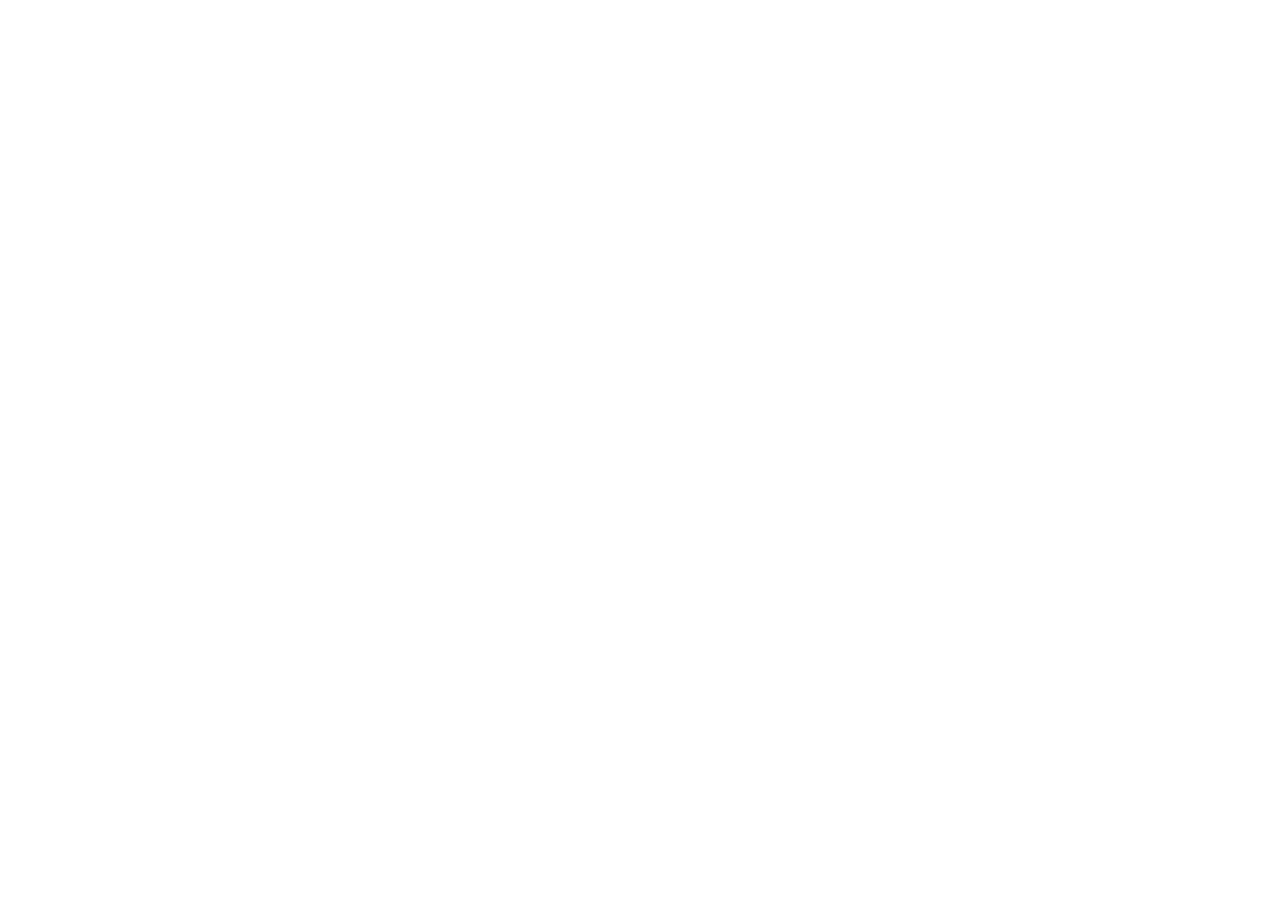
==== index.html @ bb6a04c2 "Rename 31-index.html to index.html" ====
<!doctype html>
<html lang="pt-BR">
  <head>
    <meta charset="UTF-8" />
    <link rel="icon" type="image/svg+xml" href="./favicon.svg" />
    <meta name="viewport" content="width=device-width, initial-scale=1.0" />
    <meta
      name="description"
      content="Curso de inglês para adultos com Talita Reis. Da insegurança à comunicação: comece a falar inglês com confiança."
    />
    <meta name="theme-color" content="#FAFAF8" />
    <link rel="preconnect" href="https://fonts.googleapis.com" />
    <link rel="preconnect" href="https://fonts.gstatic.com" crossorigin />
    <link
      href="https://fonts.googleapis.com/css2?family=Archivo:ital,wght@0,400..900;1,400..900&family=Instrument+Serif:ital@0;1&family=JetBrains+Mono:wght@400;500&display=swap"
      rel="stylesheet"
    />
    <title>Talita Reis · Inglês para Adultos</title>
    <script type="module" crossorigin src="./index-TszSU_eZ.js"></script>
    <link rel="stylesheet" crossorigin href="./index-ClmdlUGR.css">
  </head>
  <body>
    <div id="root"></div>
  </body>
</html>
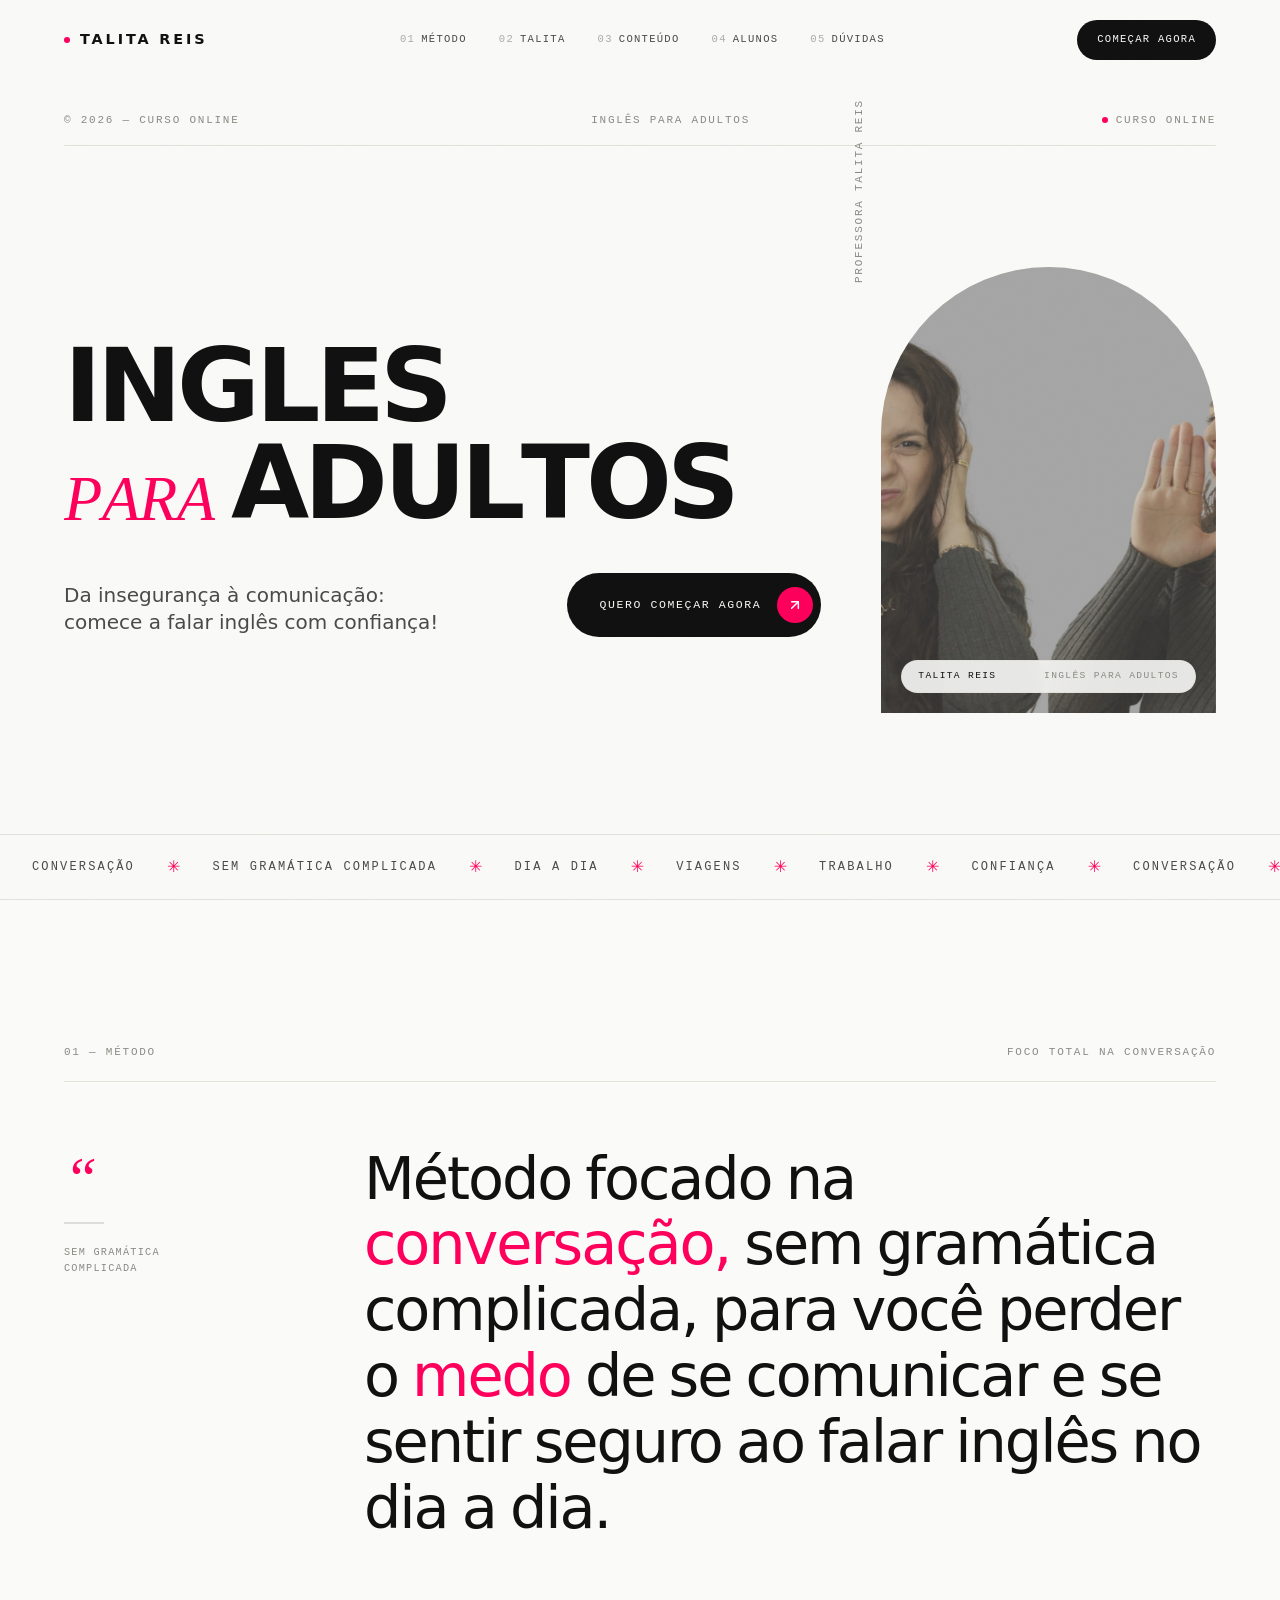
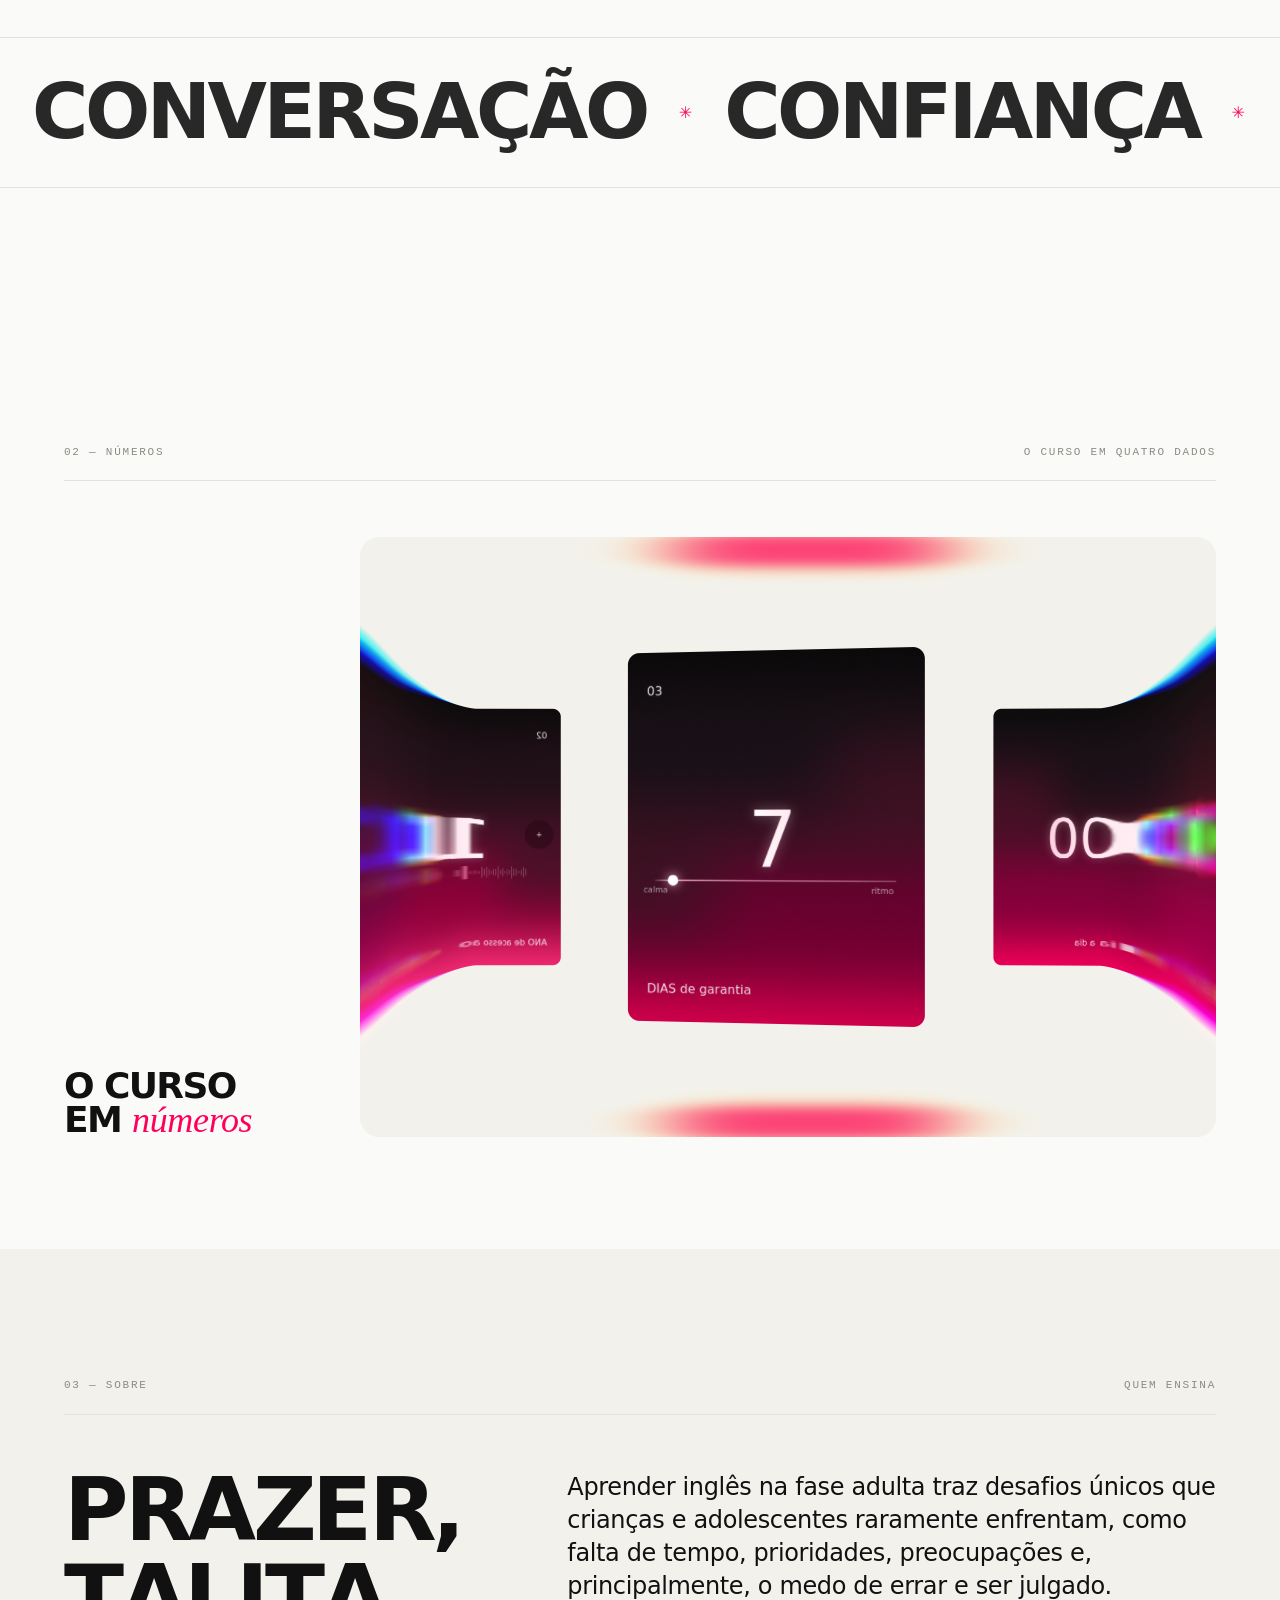
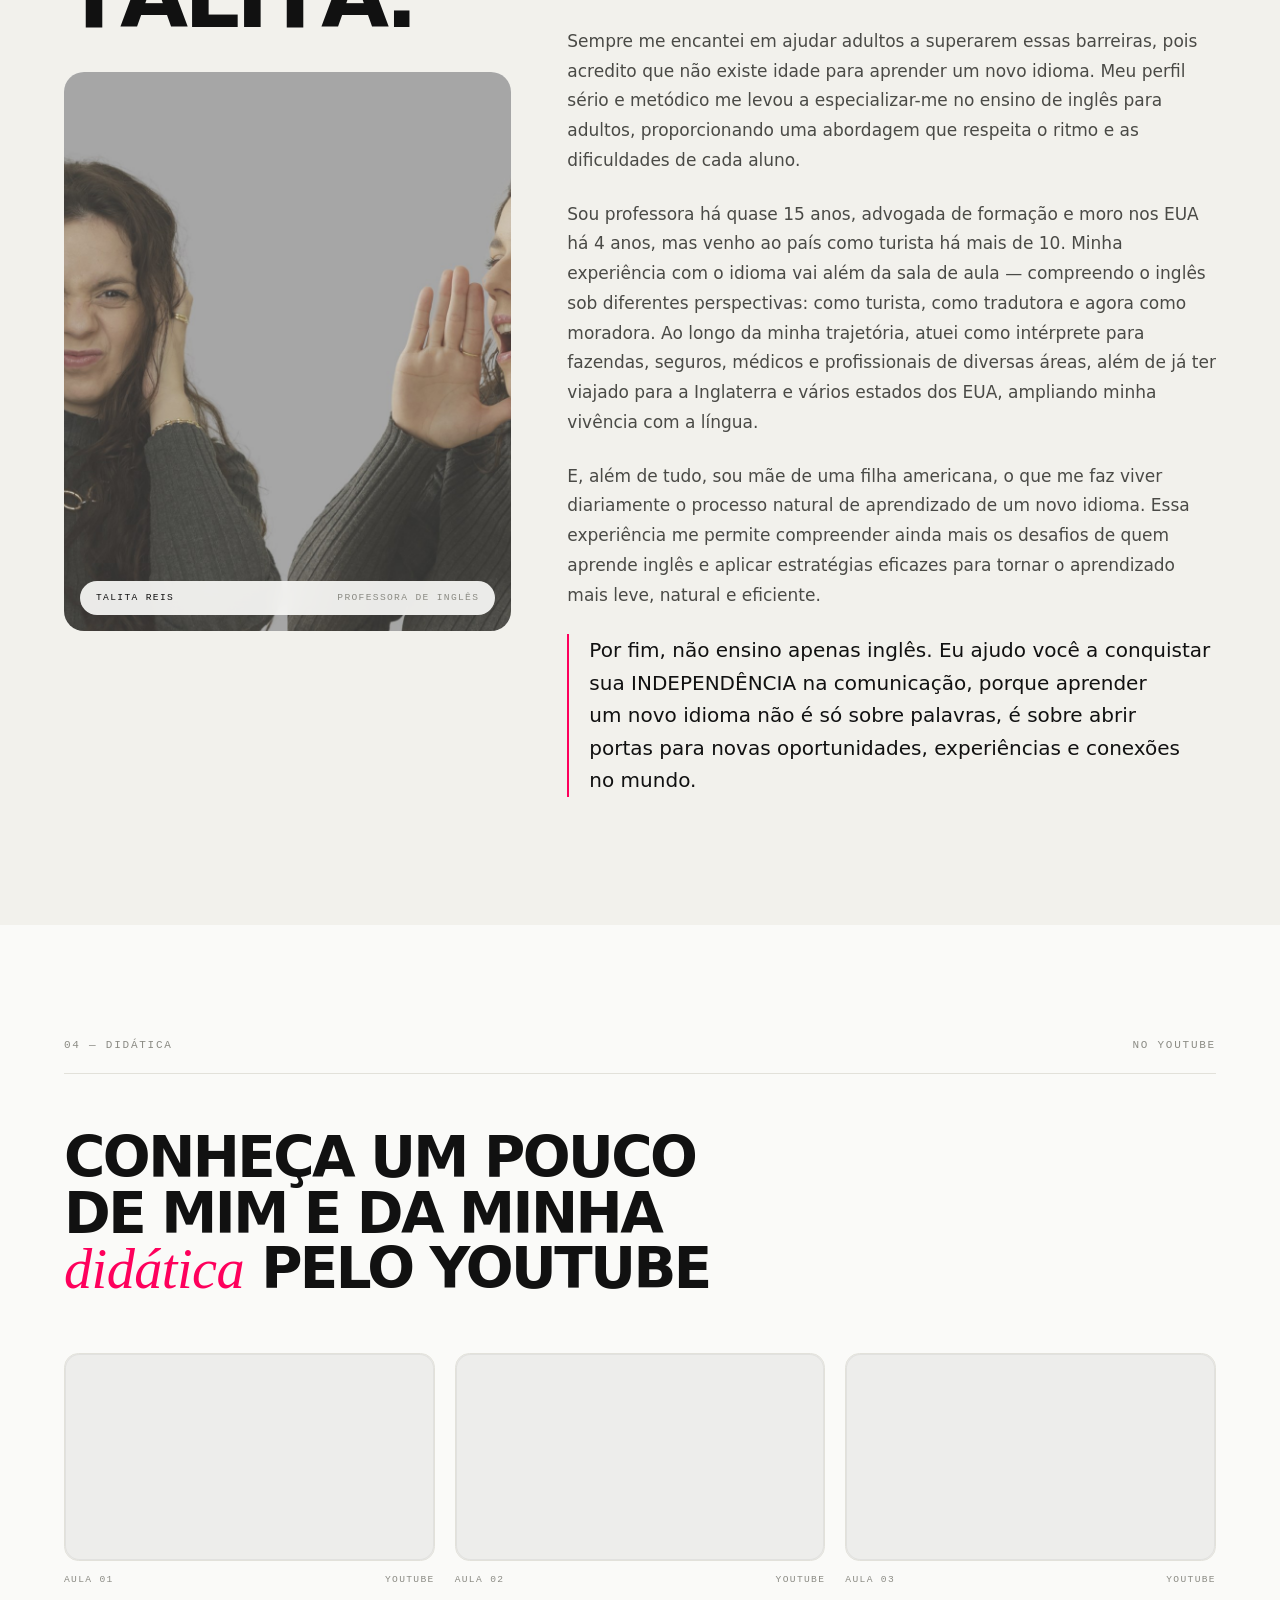
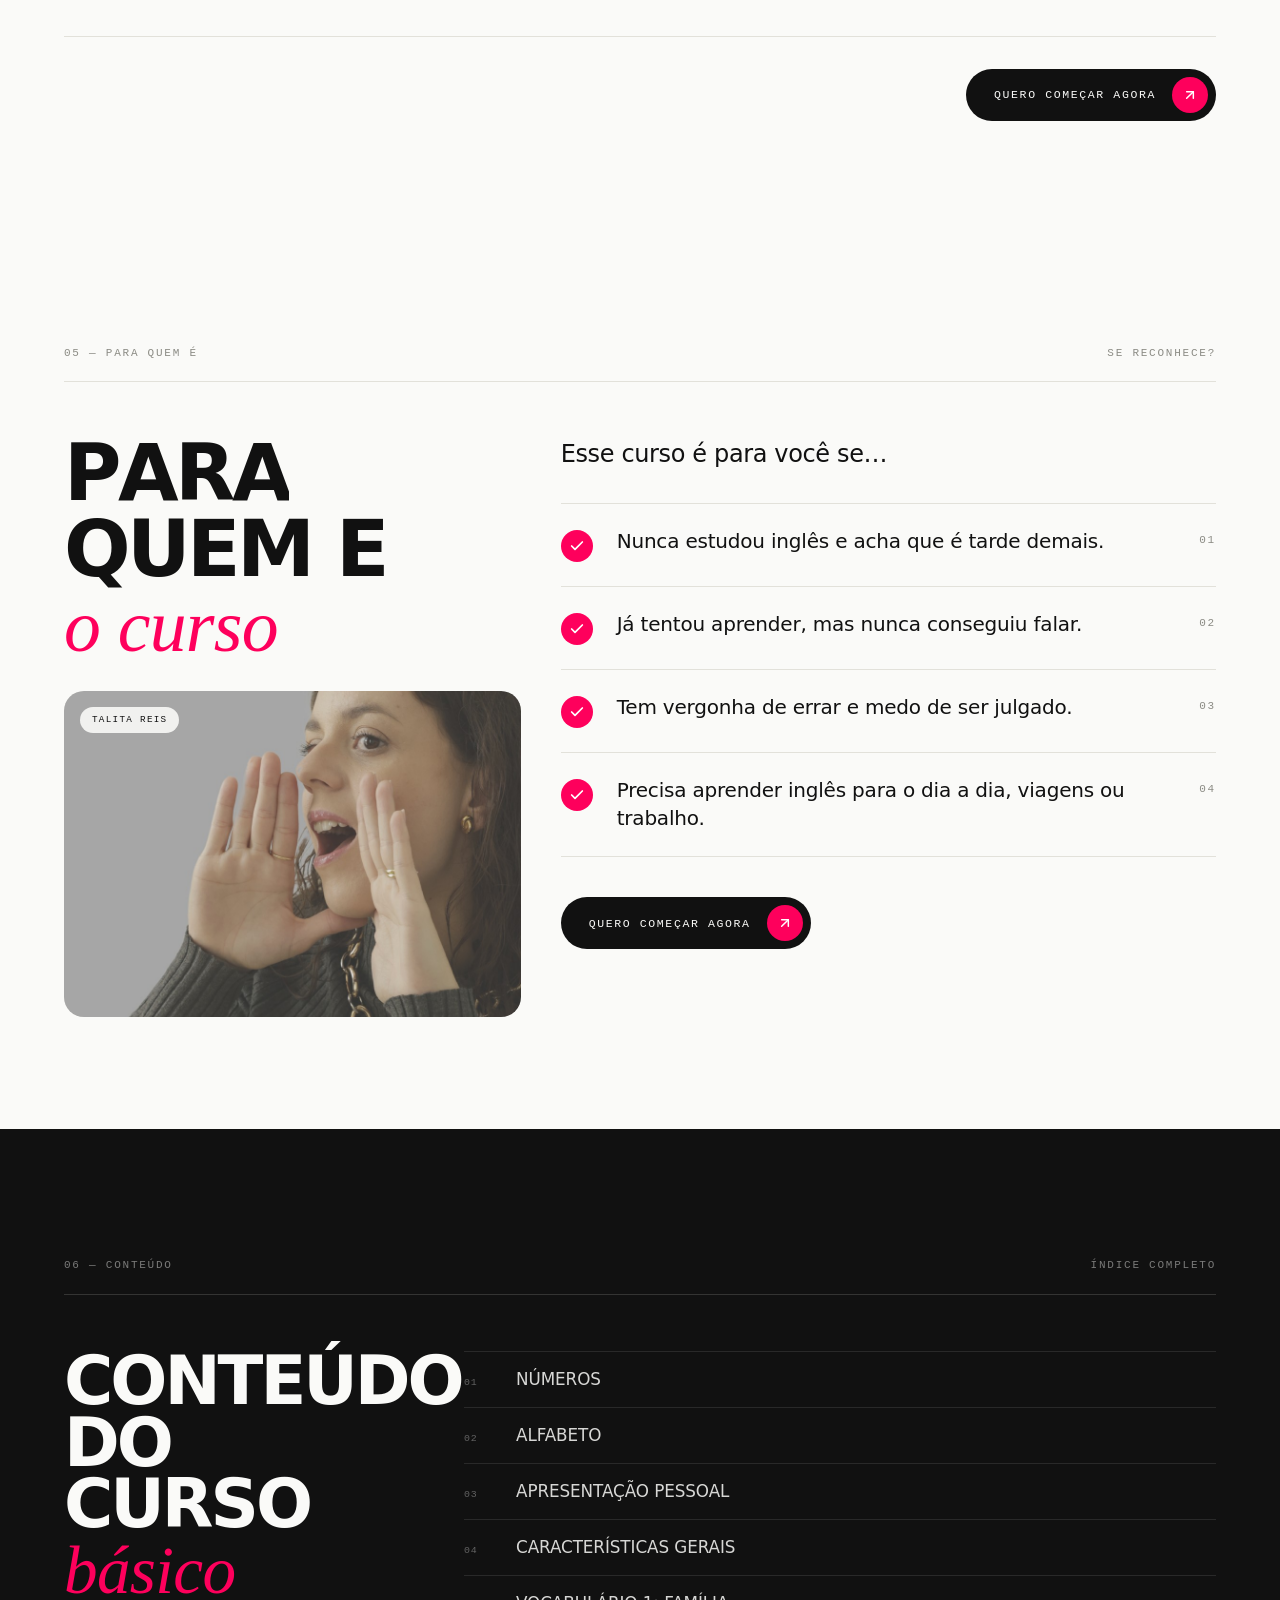
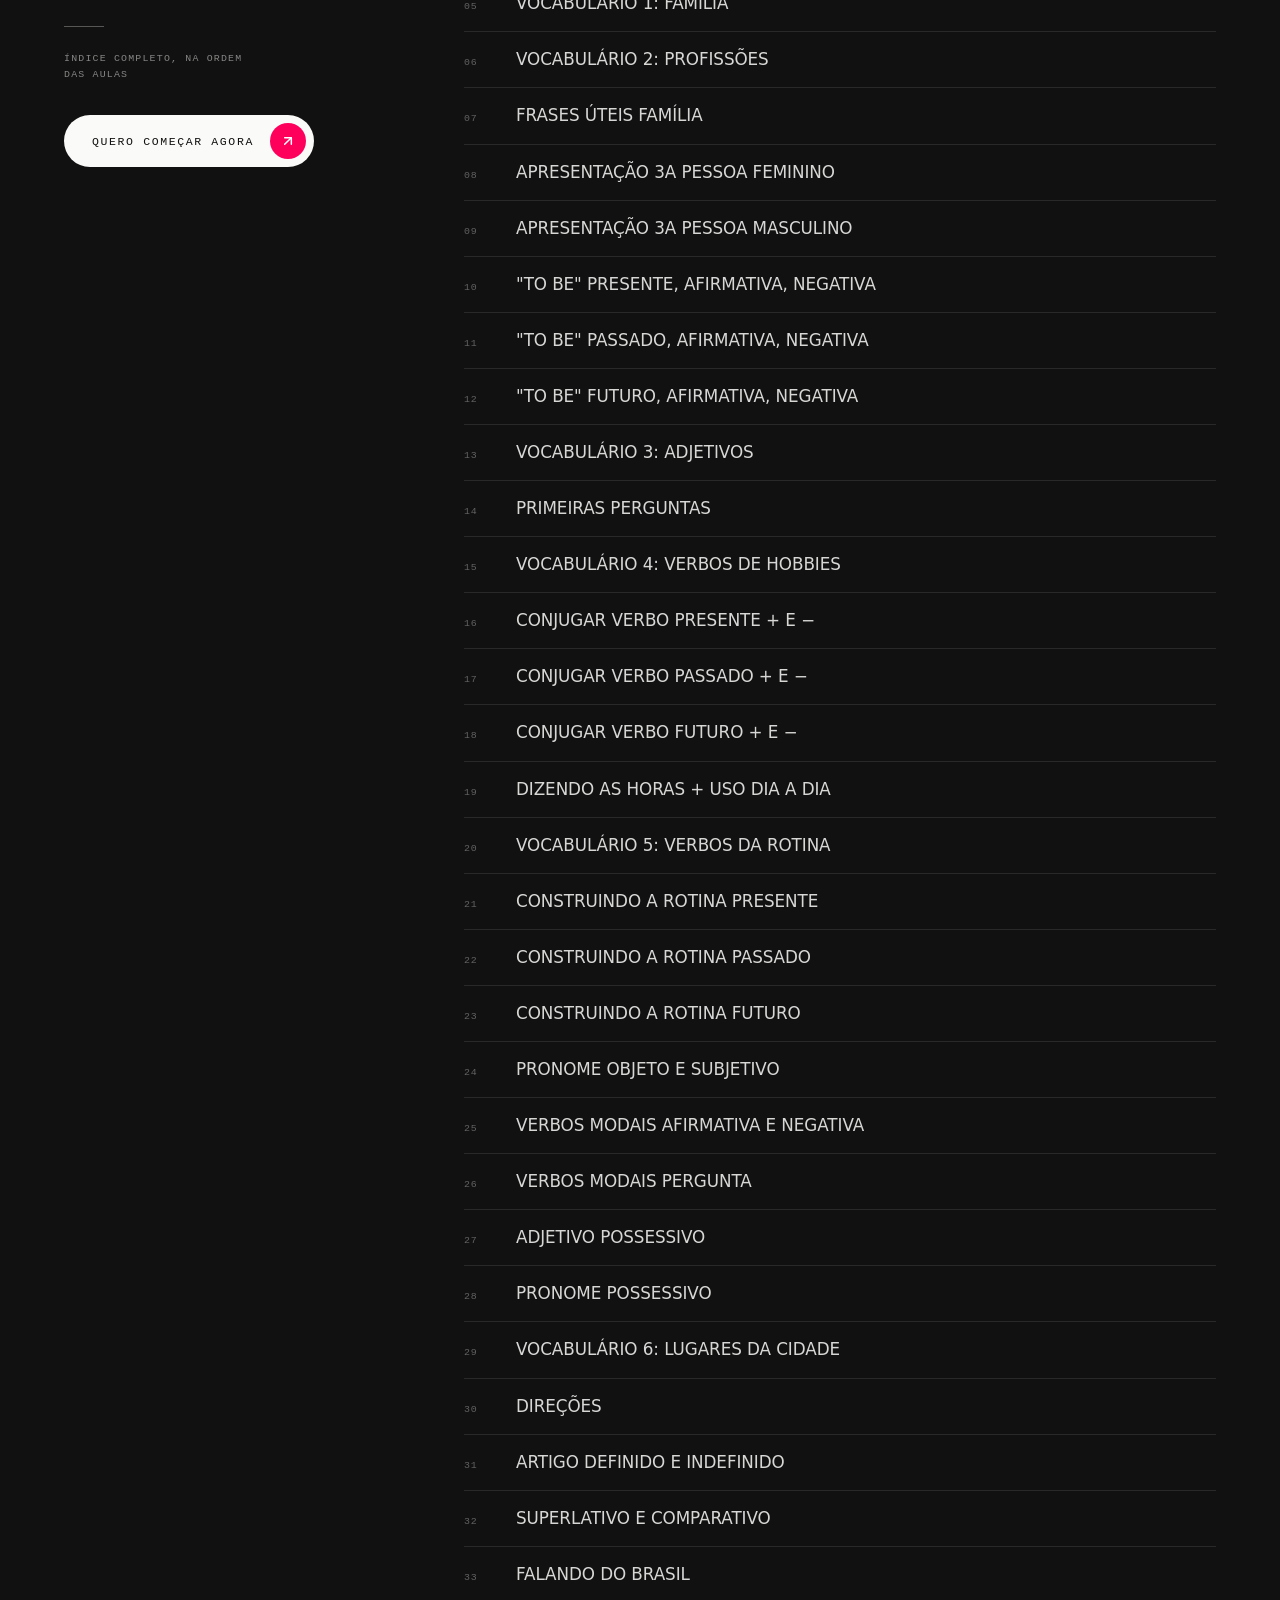
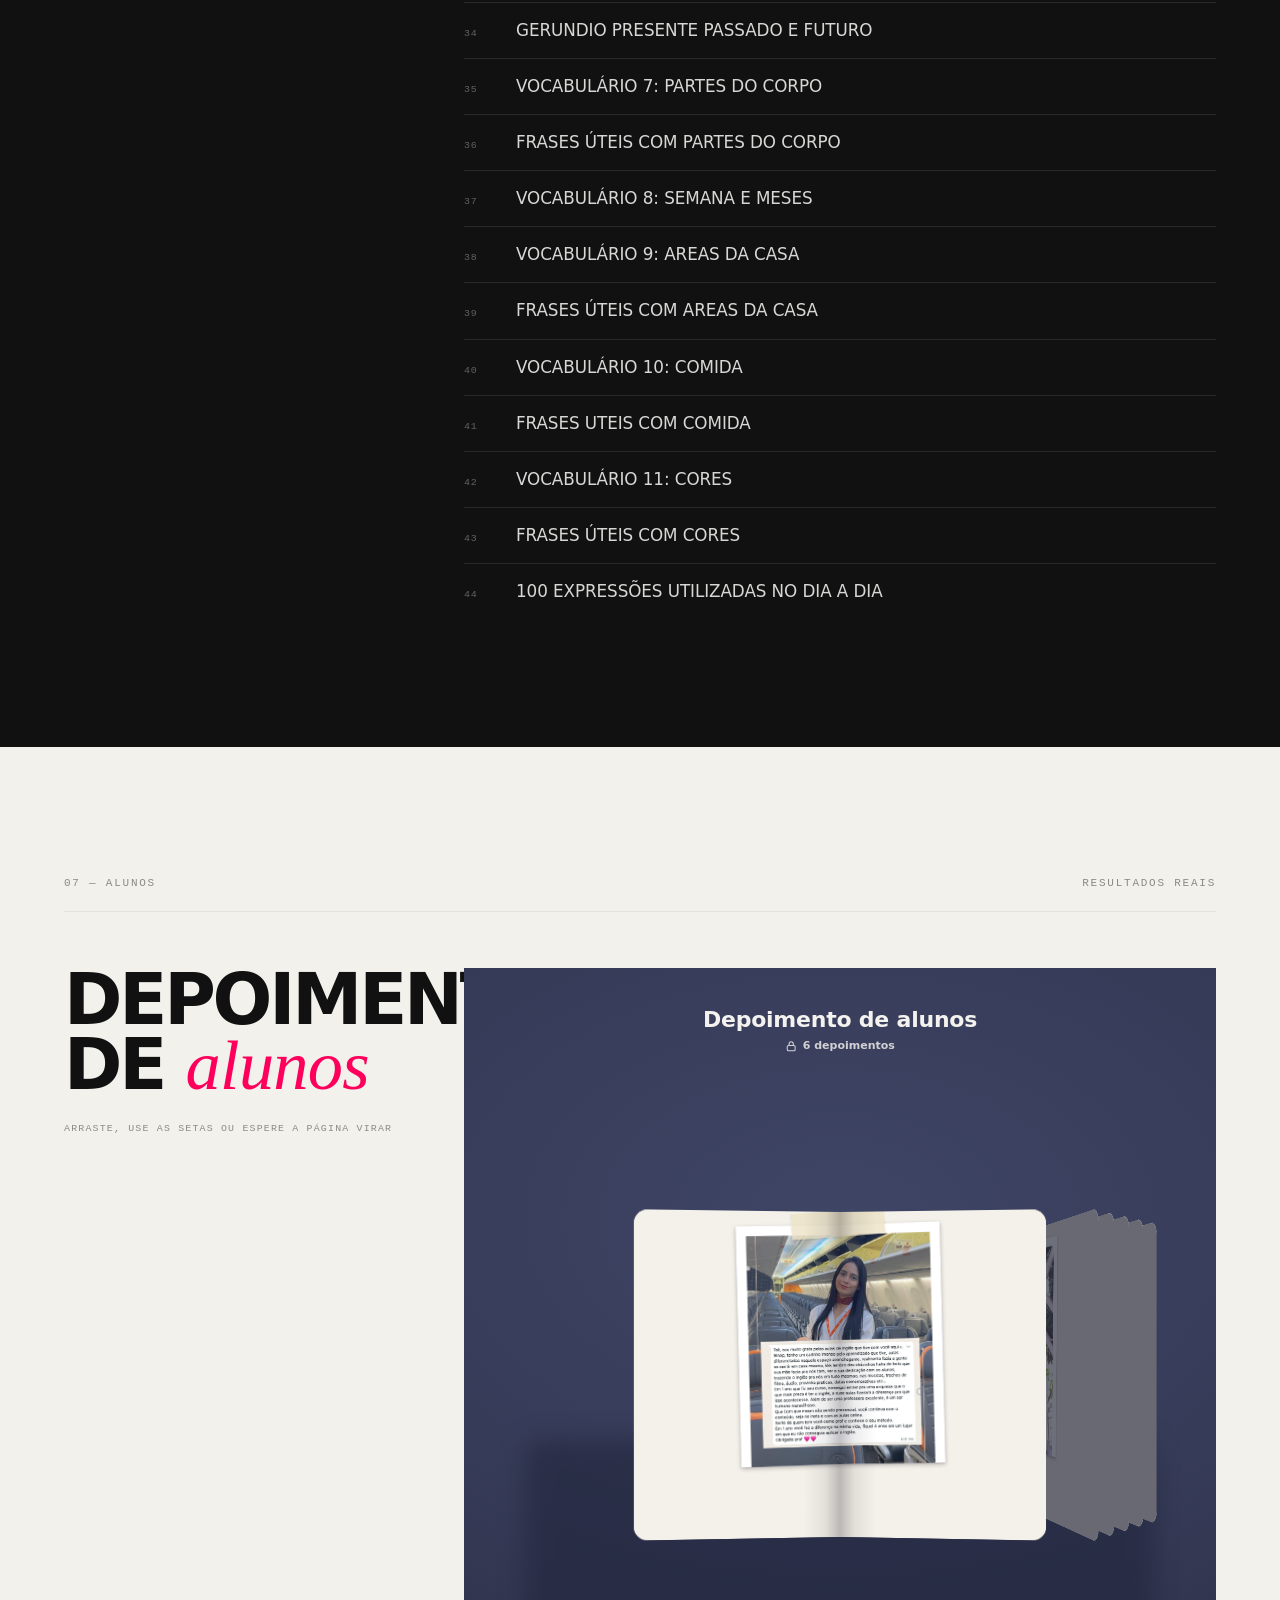
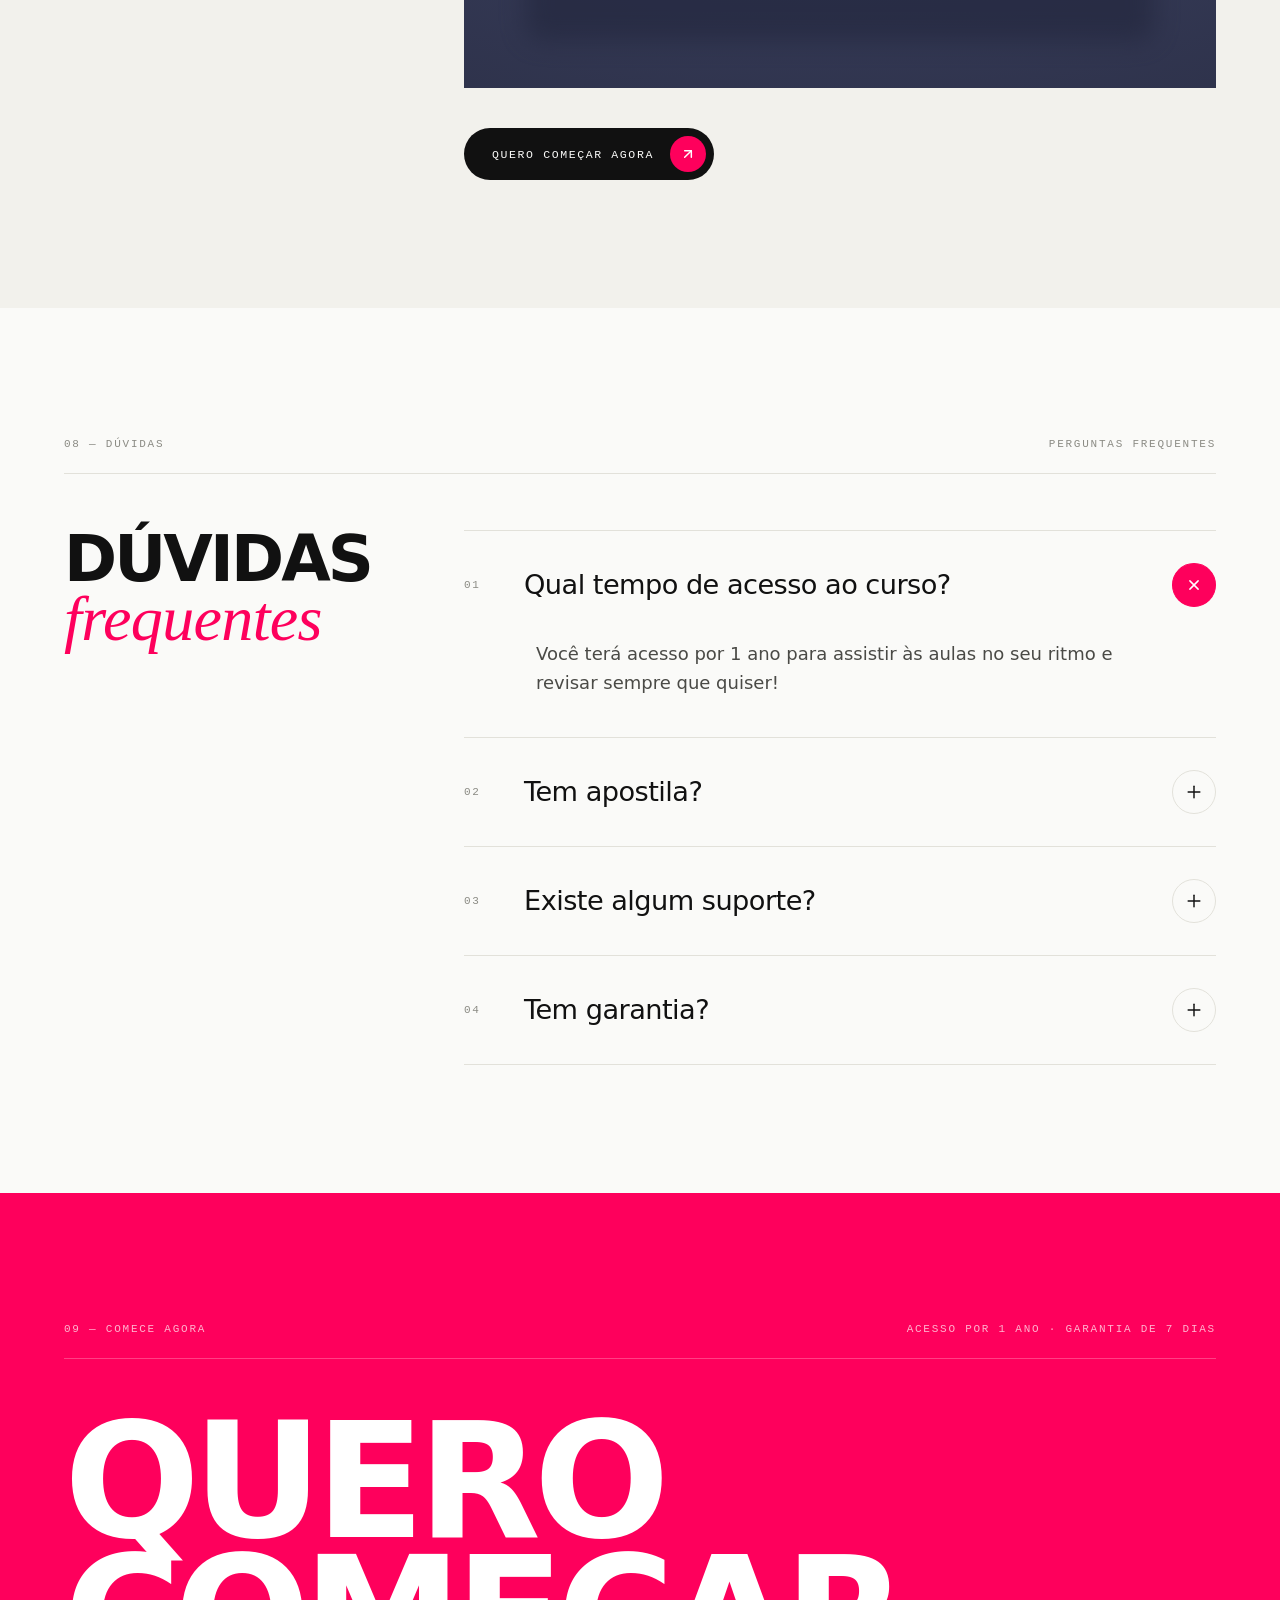
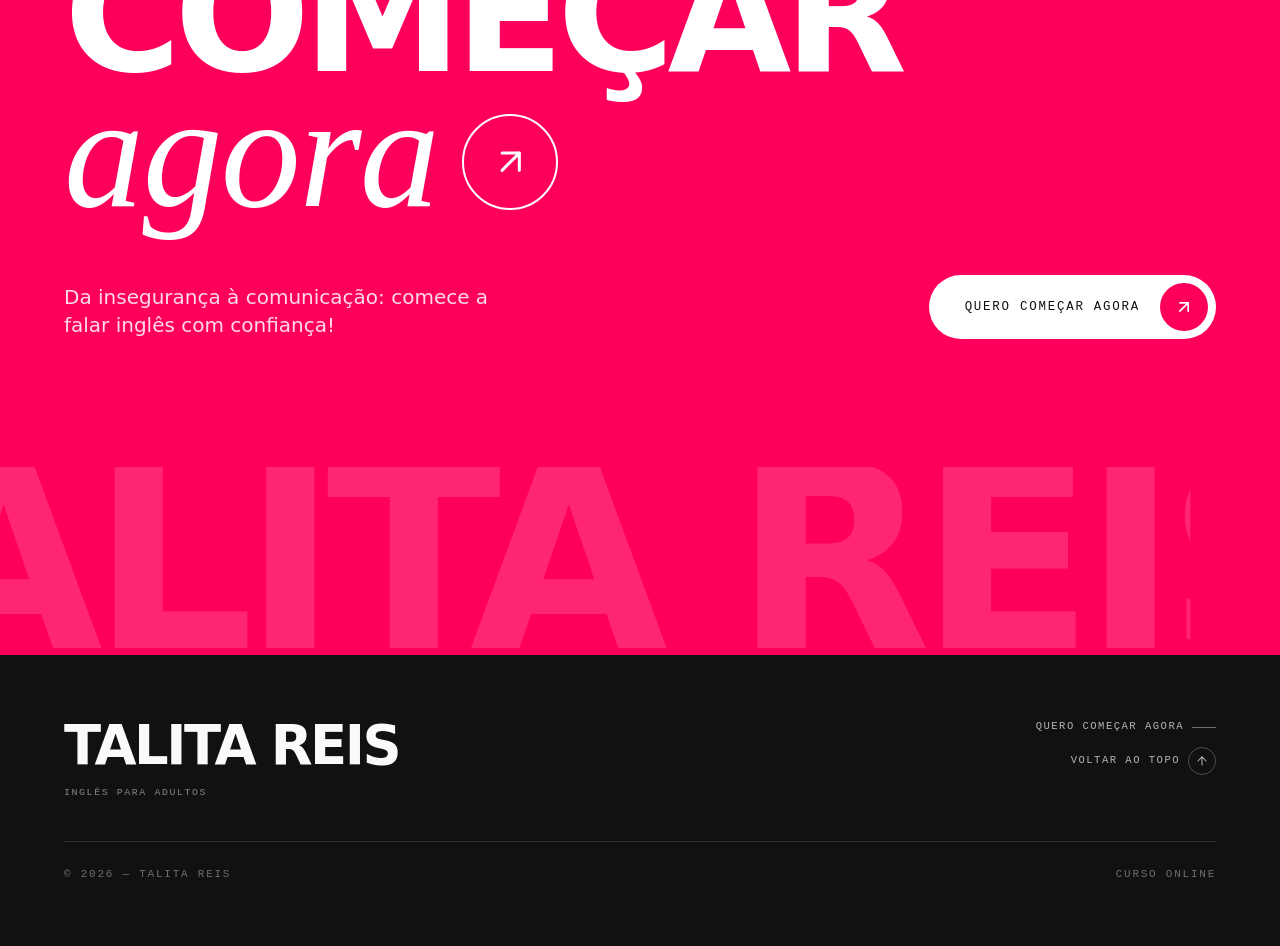
==== commit 5f8c1131: "Update index.html" ====
--- a/index.html
+++ b/index.html
@@ -16,7 +16,7 @@
       rel="stylesheet"
     />
     <title>Talita Reis · Inglês para Adultos</title>
-    <script type="module" crossorigin src="./index-TszSU_eZ.js"></script>
+    <script type="module" crossorigin src="./44-index-TszSU_eZ.js"></script>
     <link rel="stylesheet" crossorigin href="./index-ClmdlUGR.css">
   </head>
   <body>
--- a/index-ClmdlUGR.css
+++ b/index-ClmdlUGR.css
@@ -0,0 +1,2 @@
+/*! tailwindcss v4.3.5 | MIT License | https://tailwindcss.com */
+@layer properties{@supports (((-webkit-hyphens:none)) and (not (margin-trim:block))) or ((-moz-orient:inline) and (not (color:rgb(from red r g b)))){*,:before,:after,::backdrop{--tw-scale-x:1;--tw-scale-y:1;--tw-scale-z:1;--tw-rotate-x:initial;--tw-rotate-y:initial;--tw-rotate-z:initial;--tw-skew-x:initial;--tw-skew-y:initial;--tw-space-y-reverse:0;--tw-divide-y-reverse:0;--tw-border-style:solid;--tw-leading:initial;--tw-font-weight:initial;--tw-tracking:initial;--tw-ordinal:initial;--tw-slashed-zero:initial;--tw-numeric-figure:initial;--tw-numeric-spacing:initial;--tw-numeric-fraction:initial;--tw-shadow:0 0 #0000;--tw-shadow-color:initial;--tw-shadow-alpha:100%;--tw-inset-shadow:0 0 #0000;--tw-inset-shadow-color:initial;--tw-inset-shadow-alpha:100%;--tw-ring-color:initial;--tw-ring-shadow:0 0 #0000;--tw-inset-ring-color:initial;--tw-inset-ring-shadow:0 0 #0000;--tw-ring-inset:initial;--tw-ring-offset-width:0px;--tw-ring-offset-color:#fff;--tw-ring-offset-shadow:0 0 #0000;--tw-outline-style:solid;--tw-blur:initial;--tw-brightness:initial;--tw-contrast:initial;--tw-grayscale:initial;--tw-hue-rotate:initial;--tw-invert:initial;--tw-opacity:initial;--tw-saturate:initial;--tw-sepia:initial;--tw-drop-shadow:initial;--tw-drop-shadow-color:initial;--tw-drop-shadow-alpha:100%;--tw-drop-shadow-size:initial;--tw-backdrop-blur:initial;--tw-backdrop-brightness:initial;--tw-backdrop-contrast:initial;--tw-backdrop-grayscale:initial;--tw-backdrop-hue-rotate:initial;--tw-backdrop-invert:initial;--tw-backdrop-opacity:initial;--tw-backdrop-saturate:initial;--tw-backdrop-sepia:initial;--tw-duration:initial;--tw-ease:initial;--tw-translate-x:0;--tw-translate-y:0;--tw-translate-z:0}}}@layer theme{:root,:host{--font-sans:-apple-system, BlinkMacSystemFont, "Segoe UI", Roboto, "Helvetica Neue", "Noto Sans", Arial, sans-serif, "Apple Color Emoji", "Segoe UI Emoji", "Segoe UI Symbol", "Noto Color Emoji";--font-serif:"Instrument Serif", ui-serif, Georgia, serif;--font-mono:"JetBrains Mono", ui-monospace, monospace;--color-white:#fff;--spacing:.25rem;--container-sm:24rem;--container-md:28rem;--container-3xl:48rem;--text-xs:.75rem;--text-xs--line-height:calc(1 / .75);--text-base:1rem;--text-base--line-height:calc(1.5 / 1);--text-lg:1.125rem;--text-lg--line-height:calc(1.75 / 1.125);--text-xl:1.25rem;--text-xl--line-height:calc(1.75 / 1.25);--text-2xl:1.5rem;--text-2xl--line-height:calc(2 / 1.5);--text-3xl:1.875rem;--text-3xl--line-height:calc(2.25 / 1.875);--text-4xl:2.25rem;--text-4xl--line-height:calc(2.5 / 2.25);--text-6xl:3.75rem;--text-6xl--line-height:1;--font-weight-normal:400;--font-weight-medium:500;--font-weight-extrabold:800;--tracking-widest:.1em;--leading-snug:1.375;--leading-relaxed:1.625;--ease-in-out:cubic-bezier(.4, 0, .2, 1);--blur-sm:8px;--blur-md:12px;--aspect-video:16 / 9;--default-transition-duration:.15s;--default-transition-timing-function:cubic-bezier(.4, 0, .2, 1);--default-font-family:var(--font-sans);--default-mono-font-family:var(--font-mono);--color-paper:#fafaf8;--color-paper-2:#f2f1ec;--color-ink:#111;--color-ink-soft:#4a4a46;--color-ink-mute:#8b8b84;--color-line:#e2e1da;--color-magenta:#fe005c;--font-display:"Archivo", ui-sans-serif, system-ui, sans-serif}}@layer base{*,:after,:before,::backdrop{box-sizing:border-box;border:0 solid;margin:0;padding:0}::file-selector-button{box-sizing:border-box;border:0 solid;margin:0;padding:0}html,:host{-webkit-text-size-adjust:100%;tab-size:4;line-height:1.5;font-family:var(--default-font-family,-apple-system, BlinkMacSystemFont, "Segoe UI", Roboto, "Helvetica Neue", "Noto Sans", Arial, sans-serif, "Apple Color Emoji", "Segoe UI Emoji", "Segoe UI Symbol", "Noto Color Emoji");font-feature-settings:var(--default-font-feature-settings,normal);font-variation-settings:var(--default-font-variation-settings,normal);-webkit-tap-highlight-color:transparent}hr{height:0;color:inherit;border-top-width:1px}abbr:where([title]){-webkit-text-decoration:underline dotted;text-decoration:underline dotted}h1,h2,h3,h4,h5,h6{font-size:inherit;font-weight:inherit}a{color:inherit;-webkit-text-decoration:inherit;-webkit-text-decoration:inherit;-webkit-text-decoration:inherit;-webkit-text-decoration:inherit;text-decoration:inherit}b,strong{font-weight:bolder}code,kbd,samp,pre{font-family:var(--default-mono-font-family,ui-monospace, SFMono-Regular, Menlo, Monaco, Consolas, "Liberation Mono", "Courier New", monospace);font-feature-settings:var(--default-mono-font-feature-settings,normal);font-variation-settings:var(--default-mono-font-variation-settings,normal);font-size:1em}small{font-size:80%}sub,sup{vertical-align:baseline;font-size:75%;line-height:0;position:relative}sub{bottom:-.25em}sup{top:-.5em}table{text-indent:0;border-color:inherit;border-collapse:collapse}:-moz-focusring:where(:not(iframe)){outline:auto}progress{vertical-align:baseline}summary{display:list-item}ol,ul,menu{list-style:none}img,svg,video,canvas,audio,iframe,embed,object{vertical-align:middle;display:block}img,video{max-width:100%;height:auto}button,input,select,optgroup,textarea{font:inherit;font-feature-settings:inherit;font-variation-settings:inherit;letter-spacing:inherit;color:inherit;opacity:1;background-color:#0000;border-radius:0}::file-selector-button{font:inherit;font-feature-settings:inherit;font-variation-settings:inherit;letter-spacing:inherit;color:inherit;opacity:1;background-color:#0000;border-radius:0}:where(select:is([multiple],[size])) optgroup{font-weight:bolder}:where(select:is([multiple],[size])) optgroup option{padding-inline-start:20px}::file-selector-button{margin-inline-end:4px}::placeholder{opacity:1}@supports (not ((-webkit-appearance:-apple-pay-button))) or (contain-intrinsic-size:1px){::placeholder{color:currentColor}@supports (color:color-mix(in lab, red, red)){::placeholder{color:color-mix(in oklab, currentcolor 50%, transparent)}}}textarea{resize:vertical}::-webkit-search-decoration{-webkit-appearance:none}::-webkit-date-and-time-value{min-height:1lh;text-align:inherit}::-webkit-datetime-edit{display:inline-flex}::-webkit-datetime-edit-fields-wrapper{padding:0}::-webkit-datetime-edit{padding-block:0}::-webkit-datetime-edit-year-field{padding-block:0}::-webkit-datetime-edit-month-field{padding-block:0}::-webkit-datetime-edit-day-field{padding-block:0}::-webkit-datetime-edit-hour-field{padding-block:0}::-webkit-datetime-edit-minute-field{padding-block:0}::-webkit-datetime-edit-second-field{padding-block:0}::-webkit-datetime-edit-millisecond-field{padding-block:0}::-webkit-datetime-edit-meridiem-field{padding-block:0}::-webkit-calendar-picker-indicator{line-height:1}:-moz-ui-invalid{box-shadow:none}button,input:where([type=button],[type=reset],[type=submit]){appearance:button}::file-selector-button{appearance:button}::-webkit-inner-spin-button{height:auto}::-webkit-outer-spin-button{height:auto}[hidden]:where(:not([hidden=until-found])){display:none!important}html{-webkit-text-size-adjust:100%;scroll-behavior:smooth}body{background-color:var(--color-paper);color:var(--color-ink);font-family:var(--font-display);font-synthesis-weight:none;-webkit-font-smoothing:antialiased;text-rendering:optimizelegibility;overflow-x:hidden}::selection{background:var(--color-magenta);color:#fff}:focus-visible{outline:2px solid var(--color-magenta);outline-offset:3px}h1,h2,h3,h4{text-wrap:balance}p{text-wrap:pretty}}@layer components{.shell{width:100%;max-width:96rem;margin-inline:auto;padding-inline:1.25rem}@media (width>=768px){.shell{padding-inline:2.5rem}}@media (width>=1280px){.shell{padding-inline:4rem}}.eyebrow{font-family:var(--font-mono);letter-spacing:.16em;text-transform:uppercase;color:var(--color-ink-mute);font-size:.6875rem}.hairline{border-top:1px solid var(--color-line)}.display{font-family:var(--font-display);letter-spacing:-.045em;text-transform:uppercase;font-weight:900;line-height:.9}.serif-accent{font-family:var(--font-serif);letter-spacing:-.01em;text-transform:none;font-style:italic;font-weight:400}.grain:after{content:"";z-index:60;pointer-events:none;opacity:.035;mix-blend-mode:multiply;background-image:url("data:image/svg+xml,%3Csvg xmlns='http://www.w3.org/2000/svg' width='140' height='140'%3E%3Cfilter id='n'%3E%3CfeTurbulence type='fractalNoise' baseFrequency='0.85' numOctaves='3' stitchTiles='stitch'/%3E%3C/filter%3E%3Crect width='140' height='140' filter='url(%23n)'/%3E%3C/svg%3E");position:fixed;inset:0}.marquee-track{width:max-content;animation:34s linear infinite marquee;display:flex}.marquee-track[data-reverse=true]{animation-direction:reverse}.marquee:hover .marquee-track{animation-play-state:paused}}@layer utilities{.pointer-events-none{pointer-events:none}.\!visible{visibility:visible!important}.visible{visibility:visible}.sr-only{clip-path:inset(50%);white-space:nowrap;border-width:0;width:1px;height:1px;margin:-1px;padding:0;position:absolute;overflow:hidden}.absolute{position:absolute}.fixed{position:fixed}.relative{position:relative}.sticky{position:sticky}.inset-0{inset:0}.inset-x-0{inset-inline:0}.inset-x-3\.5{inset-inline:calc(var(--spacing) * 3.5)}.top-0{top:0}.top-4{top:calc(var(--spacing) * 4)}.top-28{top:calc(var(--spacing) * 28)}.right-3{right:calc(var(--spacing) * 3)}.right-4{right:calc(var(--spacing) * 4)}.bottom-1{bottom:var(--spacing)}.bottom-3{bottom:calc(var(--spacing) * 3)}.bottom-4{bottom:calc(var(--spacing) * 4)}.-left-2{left:calc(var(--spacing) * -2)}.left-3{left:calc(var(--spacing) * 3)}.left-4{left:calc(var(--spacing) * 4)}.z-0{z-index:0}.z-10{z-index:10}.z-50{z-index:50}.z-60{z-index:60}.z-70{z-index:70}.container{width:100%}@media (width>=40rem){.container{max-width:40rem}}@media (width>=48rem){.container{max-width:48rem}}@media (width>=64rem){.container{max-width:64rem}}@media (width>=80rem){.container{max-width:80rem}}@media (width>=96rem){.container{max-width:96rem}}.mt-0{margin-top:0}.mt-0\.5{margin-top:calc(var(--spacing) * .5)}.mt-1{margin-top:var(--spacing)}.mt-3{margin-top:calc(var(--spacing) * 3)}.mt-5{margin-top:calc(var(--spacing) * 5)}.mt-6{margin-top:calc(var(--spacing) * 6)}.mt-8{margin-top:calc(var(--spacing) * 8)}.mt-9{margin-top:calc(var(--spacing) * 9)}.mt-10{margin-top:calc(var(--spacing) * 10)}.mt-12{margin-top:calc(var(--spacing) * 12)}.mt-16{margin-top:calc(var(--spacing) * 16)}.mt-auto{margin-top:auto}.mr-1\.5{margin-right:calc(var(--spacing) * 1.5)}.mr-\[0\.24em\]{margin-right:.24em}.ml-3{margin-left:calc(var(--spacing) * 3)}.block{display:block}.flex{display:flex}.grid{display:grid}.hidden{display:none}.inline-block{display:inline-block}.inline-flex{display:inline-flex}.aspect-\[4\/5\]{aspect-ratio:4/5}.aspect-\[7\/5\]{aspect-ratio:7/5}.aspect-video{aspect-ratio:var(--aspect-video)}.size-1\.5{width:calc(var(--spacing) * 1.5);height:calc(var(--spacing) * 1.5)}.size-3\.5{width:calc(var(--spacing) * 3.5);height:calc(var(--spacing) * 3.5)}.size-4{width:calc(var(--spacing) * 4);height:calc(var(--spacing) * 4)}.size-4\.5{width:calc(var(--spacing) * 4.5);height:calc(var(--spacing) * 4.5)}.size-5{width:calc(var(--spacing) * 5);height:calc(var(--spacing) * 5)}.size-7{width:calc(var(--spacing) * 7);height:calc(var(--spacing) * 7)}.size-8{width:calc(var(--spacing) * 8);height:calc(var(--spacing) * 8)}.size-9{width:calc(var(--spacing) * 9);height:calc(var(--spacing) * 9)}.size-10{width:calc(var(--spacing) * 10);height:calc(var(--spacing) * 10)}.size-11{width:calc(var(--spacing) * 11);height:calc(var(--spacing) * 11)}.size-\[45\%\]{width:45%;height:45%}.size-\[clamp\(3rem\,9vw\,6rem\)\]{width:clamp(3rem,9vw,6rem);height:clamp(3rem,9vw,6rem)}.\!h-full{height:100%!important}.h-10{height:calc(var(--spacing) * 10)}.h-12{height:calc(var(--spacing) * 12)}.h-14{height:calc(var(--spacing) * 14)}.h-16{height:calc(var(--spacing) * 16)}.h-\[2px\]{height:2px}.h-\[430px\]{height:430px}.h-\[clamp\(520px\,78vw\,720px\)\]{height:clamp(520px,78vw,720px)}.h-full{height:100%}.h-px{height:1px}.max-h-\[62svh\]{max-height:62svh}.min-h-\[100svh\]{min-height:100svh}.min-h-screen{min-height:100vh}.w-0{width:0}.w-6{width:calc(var(--spacing) * 6)}.w-7{width:calc(var(--spacing) * 7)}.w-10{width:calc(var(--spacing) * 10)}.w-full{width:100%}.max-w-3xl{max-width:var(--container-3xl)}.max-w-\[10rem\]{max-width:10rem}.max-w-\[13rem\]{max-width:13rem}.max-w-md{max-width:var(--container-md)}.max-w-sm{max-width:var(--container-sm)}.min-w-0{min-width:0}.flex-1{flex:1}.shrink{flex-shrink:1}.shrink-0{flex-shrink:0}.grow{flex-grow:1}.basis-0{flex-basis:0}.origin-left{transform-origin:0}.origin-top-left{transform-origin:0 0}.scale-x-0{--tw-scale-x:0%;scale:var(--tw-scale-x) var(--tw-scale-y)}.-rotate-90{rotate:-90deg}.transform{transform:var(--tw-rotate-x, ) var(--tw-rotate-y, ) var(--tw-rotate-z, ) var(--tw-skew-x, ) var(--tw-skew-y, )}.resize{resize:both}.flex-col{flex-direction:column}.flex-wrap{flex-wrap:wrap}.place-items-center{place-items:center}.items-baseline{align-items:baseline}.items-center{align-items:center}.items-end{align-items:flex-end}.items-start{align-items:flex-start}.justify-between{justify-content:space-between}.justify-center{justify-content:center}.justify-start{justify-content:flex-start}.gap-1{gap:var(--spacing)}.gap-2{gap:calc(var(--spacing) * 2)}.gap-2\.5{gap:calc(var(--spacing) * 2.5)}.gap-3{gap:calc(var(--spacing) * 3)}.gap-4{gap:calc(var(--spacing) * 4)}.gap-5{gap:calc(var(--spacing) * 5)}.gap-6{gap:calc(var(--spacing) * 6)}.gap-7{gap:calc(var(--spacing) * 7)}.gap-8{gap:calc(var(--spacing) * 8)}.gap-10{gap:calc(var(--spacing) * 10)}.gap-12{gap:calc(var(--spacing) * 12)}:where(.space-y-5>:not(:last-child)){--tw-space-y-reverse:0;margin-block-start:calc(calc(var(--spacing) * 5) * var(--tw-space-y-reverse));margin-block-end:calc(calc(var(--spacing) * 5) * calc(1 - var(--tw-space-y-reverse)))}.gap-x-2\.5{column-gap:calc(var(--spacing) * 2.5)}:where(.divide-y>:not(:last-child)){--tw-divide-y-reverse:0;border-bottom-style:var(--tw-border-style);border-top-style:var(--tw-border-style);border-top-width:calc(1px * var(--tw-divide-y-reverse));border-bottom-width:calc(1px * calc(1 - var(--tw-divide-y-reverse)))}:where(.divide-line>:not(:last-child)){border-color:var(--color-line)}:where(.divide-paper\/10>:not(:last-child)){border-color:#fafaf81a}@supports (color:color-mix(in lab, red, red)){:where(.divide-paper\/10>:not(:last-child)){border-color:color-mix(in oklab, var(--color-paper) 10%, transparent)}}.self-center{align-self:center}.self-start{align-self:flex-start}.overflow-hidden{overflow:hidden}.rounded{border-radius:.25rem}.rounded-\[0\.9rem\]{border-radius:.9rem}.rounded-\[1\.25rem\]{border-radius:1.25rem}.rounded-full{border-radius:2147483647px}.rounded-t-\[9rem\]{border-top-left-radius:9rem;border-top-right-radius:9rem}.border{border-style:var(--tw-border-style);border-width:1px}.border-2{border-style:var(--tw-border-style);border-width:2px}.border-y{border-block-style:var(--tw-border-style);border-block-width:1px}.border-t{border-top-style:var(--tw-border-style);border-top-width:1px}.border-b{border-bottom-style:var(--tw-border-style);border-bottom-width:1px}.border-l-2{border-left-style:var(--tw-border-style);border-left-width:2px}.border-ink\/15{border-color:#11111126}@supports (color:color-mix(in lab, red, red)){.border-ink\/15{border-color:color-mix(in oklab, var(--color-ink) 15%, transparent)}}.border-ink\/25{border-color:#11111140}@supports (color:color-mix(in lab, red, red)){.border-ink\/25{border-color:color-mix(in oklab, var(--color-ink) 25%, transparent)}}.border-line{border-color:var(--color-line)}.border-line\/80{border-color:#e2e1dacc}@supports (color:color-mix(in lab, red, red)){.border-line\/80{border-color:color-mix(in oklab, var(--color-line) 80%, transparent)}}.border-magenta{border-color:var(--color-magenta)}.border-paper\/10{border-color:#fafaf81a}@supports (color:color-mix(in lab, red, red)){.border-paper\/10{border-color:color-mix(in oklab, var(--color-paper) 10%, transparent)}}.border-paper\/12{border-color:#fafaf81f}@supports (color:color-mix(in lab, red, red)){.border-paper\/12{border-color:color-mix(in oklab, var(--color-paper) 12%, transparent)}}.border-paper\/15{border-color:#fafaf826}@supports (color:color-mix(in lab, red, red)){.border-paper\/15{border-color:color-mix(in oklab, var(--color-paper) 15%, transparent)}}.border-paper\/25{border-color:#fafaf840}@supports (color:color-mix(in lab, red, red)){.border-paper\/25{border-color:color-mix(in oklab, var(--color-paper) 25%, transparent)}}.border-transparent{border-color:#0000}.border-white{border-color:var(--color-white)}.bg-ink{background-color:var(--color-ink)}.bg-ink\/5{background-color:#1111110d}@supports (color:color-mix(in lab, red, red)){.bg-ink\/5{background-color:color-mix(in oklab, var(--color-ink) 5%, transparent)}}.bg-ink\/25{background-color:#11111140}@supports (color:color-mix(in lab, red, red)){.bg-ink\/25{background-color:color-mix(in oklab, var(--color-ink) 25%, transparent)}}.bg-line{background-color:var(--color-line)}.bg-magenta{background-color:var(--color-magenta)}.bg-paper{background-color:var(--color-paper)}.bg-paper-2{background-color:var(--color-paper-2)}.bg-paper\/15{background-color:#fafaf826}@supports (color:color-mix(in lab, red, red)){.bg-paper\/15{background-color:color-mix(in oklab, var(--color-paper) 15%, transparent)}}.bg-paper\/30{background-color:#fafaf84d}@supports (color:color-mix(in lab, red, red)){.bg-paper\/30{background-color:color-mix(in oklab, var(--color-paper) 30%, transparent)}}.bg-paper\/40{background-color:#fafaf866}@supports (color:color-mix(in lab, red, red)){.bg-paper\/40{background-color:color-mix(in oklab, var(--color-paper) 40%, transparent)}}.bg-paper\/85{background-color:#fafaf8d9}@supports (color:color-mix(in lab, red, red)){.bg-paper\/85{background-color:color-mix(in oklab, var(--color-paper) 85%, transparent)}}.bg-paper\/90{background-color:#fafaf8e6}@supports (color:color-mix(in lab, red, red)){.bg-paper\/90{background-color:color-mix(in oklab, var(--color-paper) 90%, transparent)}}.bg-paper\/92{background-color:#fafaf8eb}@supports (color:color-mix(in lab, red, red)){.bg-paper\/92{background-color:color-mix(in oklab, var(--color-paper) 92%, transparent)}}.bg-transparent{background-color:#0000}.bg-white{background-color:var(--color-white)}.bg-white\/25{background-color:#ffffff40}@supports (color:color-mix(in lab, red, red)){.bg-white\/25{background-color:color-mix(in oklab, var(--color-white) 25%, transparent)}}.object-cover{object-fit:cover}.object-top{object-position:top}.px-3{padding-inline:calc(var(--spacing) * 3)}.px-3\.5{padding-inline:calc(var(--spacing) * 3.5)}.px-4{padding-inline:calc(var(--spacing) * 4)}.px-5{padding-inline:calc(var(--spacing) * 5)}.py-1\.5{padding-block:calc(var(--spacing) * 1.5)}.py-2{padding-block:calc(var(--spacing) * 2)}.py-2\.5{padding-block:calc(var(--spacing) * 2.5)}.py-3\.5{padding-block:calc(var(--spacing) * 3.5)}.py-4{padding-block:calc(var(--spacing) * 4)}.py-5{padding-block:calc(var(--spacing) * 5)}.py-6{padding-block:calc(var(--spacing) * 6)}.py-10{padding-block:calc(var(--spacing) * 10)}.py-12{padding-block:calc(var(--spacing) * 12)}.py-20{padding-block:calc(var(--spacing) * 20)}.pt-4{padding-top:calc(var(--spacing) * 4)}.pt-6{padding-top:calc(var(--spacing) * 6)}.pt-8{padding-top:calc(var(--spacing) * 8)}.pt-10{padding-top:calc(var(--spacing) * 10)}.pt-20{padding-top:calc(var(--spacing) * 20)}.pr-2{padding-right:calc(var(--spacing) * 2)}.pr-12{padding-right:calc(var(--spacing) * 12)}.pb-1{padding-bottom:var(--spacing)}.pb-4{padding-bottom:calc(var(--spacing) * 4)}.pb-5{padding-bottom:calc(var(--spacing) * 5)}.pb-8{padding-bottom:calc(var(--spacing) * 8)}.pb-10{padding-bottom:calc(var(--spacing) * 10)}.pb-\[0\.06em\]{padding-bottom:.06em}.pl-5{padding-left:calc(var(--spacing) * 5)}.pl-6{padding-left:calc(var(--spacing) * 6)}.pl-7{padding-left:calc(var(--spacing) * 7)}.pl-11{padding-left:calc(var(--spacing) * 11)}.text-left{text-align:left}.text-right{text-align:right}.align-bottom{vertical-align:bottom}.align-middle{vertical-align:middle}.font-display{font-family:var(--font-display)}.font-mono{font-family:var(--font-mono)}.text-3xl{font-size:var(--text-3xl);line-height:var(--tw-leading,var(--text-3xl--line-height))}.text-6xl{font-size:var(--text-6xl);line-height:var(--tw-leading,var(--text-6xl--line-height))}.text-base{font-size:var(--text-base);line-height:var(--tw-leading,var(--text-base--line-height))}.text-lg{font-size:var(--text-lg);line-height:var(--tw-leading,var(--text-lg--line-height))}.text-xl{font-size:var(--text-xl);line-height:var(--tw-leading,var(--text-xl--line-height))}.text-xs{font-size:var(--text-xs);line-height:var(--tw-leading,var(--text-xs--line-height))}.text-\[0\.6rem\]{font-size:.6rem}.text-\[0\.7rem\]{font-size:.7rem}.text-\[0\.58rem\]{font-size:.58rem}.text-\[0\.62em\]{font-size:.62em}.text-\[0\.62rem\]{font-size:.62rem}.text-\[0\.64rem\]{font-size:.64rem}.text-\[0\.66rem\]{font-size:.66rem}.text-\[0\.68rem\]{font-size:.68rem}.text-\[0\.82rem\]{font-size:.82rem}.text-\[0\.94em\]{font-size:.94em}.text-\[0\.95rem\]{font-size:.95rem}.text-\[clamp\(1\.9rem\,4\.4vw\,3\.6rem\)\]{font-size:clamp(1.9rem,4.4vw,3.6rem)}.text-\[clamp\(1\.75rem\,4\.6vw\,3\.9rem\)\]{font-size:clamp(1.75rem,4.6vw,3.9rem)}.text-\[clamp\(2\.1rem\,5\.6vw\,4rem\)\]{font-size:clamp(2.1rem,5.6vw,4rem)}.text-\[clamp\(2\.2rem\,6vw\,4\.2rem\)\]{font-size:clamp(2.2rem,6vw,4.2rem)}.text-\[clamp\(2\.2rem\,6vw\,4\.4rem\)\]{font-size:clamp(2.2rem,6vw,4.4rem)}.text-\[clamp\(2\.4rem\,7\.6vw\,4\.9rem\)\]{font-size:clamp(2.4rem,7.6vw,4.9rem)}.text-\[clamp\(2\.6rem\,9vw\,5\.5rem\)\]{font-size:clamp(2.6rem,9vw,5.5rem)}.text-\[clamp\(2\.7rem\,14\.5vw\,6\.5rem\)\]{font-size:clamp(2.7rem,14.5vw,6.5rem)}.text-\[clamp\(2\.9rem\,12\.5vw\,10rem\)\]{font-size:clamp(2.9rem,12.5vw,10rem)}.text-\[clamp\(2rem\,5vw\,3\.4rem\)\]{font-size:clamp(2rem,5vw,3.4rem)}.text-\[clamp\(2rem\,6vw\,5rem\)\]{font-size:clamp(2rem,6vw,5rem)}.text-\[clamp\(4rem\,20vw\,17rem\)\]{font-size:clamp(4rem,20vw,17rem)}.leading-\[0\.7\]{--tw-leading:.7;line-height:.7}.leading-\[0\.9\]{--tw-leading:.9;line-height:.9}.leading-\[0\.72\]{--tw-leading:.72;line-height:.72}.leading-\[0\.84\]{--tw-leading:.84;line-height:.84}.leading-\[0\.86\]{--tw-leading:.86;line-height:.86}.leading-\[0\.88\]{--tw-leading:.88;line-height:.88}.leading-\[0\.92\]{--tw-leading:.92;line-height:.92}.leading-\[0\.95\]{--tw-leading:.95;line-height:.95}.leading-\[0\.98\]{--tw-leading:.98;line-height:.98}.leading-\[1\.12\]{--tw-leading:1.12;line-height:1.12}.leading-none{--tw-leading:1;line-height:1}.leading-relaxed{--tw-leading:var(--leading-relaxed);line-height:var(--leading-relaxed)}.leading-snug{--tw-leading:var(--leading-snug);line-height:var(--leading-snug)}.font-extrabold{--tw-font-weight:var(--font-weight-extrabold);font-weight:var(--font-weight-extrabold)}.font-medium{--tw-font-weight:var(--font-weight-medium);font-weight:var(--font-weight-medium)}.font-normal{--tw-font-weight:var(--font-weight-normal);font-weight:var(--font-weight-normal)}.tracking-\[-0\.01em\]{--tw-tracking:-.01em;letter-spacing:-.01em}.tracking-\[-0\.02em\]{--tw-tracking:-.02em;letter-spacing:-.02em}.tracking-\[-0\.03em\]{--tw-tracking:-.03em;letter-spacing:-.03em}.tracking-\[-0\.005em\]{--tw-tracking:-.005em;letter-spacing:-.005em}.tracking-\[-0\.015em\]{--tw-tracking:-.015em;letter-spacing:-.015em}.tracking-\[-0\.035em\]{--tw-tracking:-.035em;letter-spacing:-.035em}.tracking-\[0\.2em\]{--tw-tracking:.2em;letter-spacing:.2em}.tracking-\[0\.08em\]{--tw-tracking:.08em;letter-spacing:.08em}.tracking-\[0\.12em\]{--tw-tracking:.12em;letter-spacing:.12em}.tracking-\[0\.14em\]{--tw-tracking:.14em;letter-spacing:.14em}.tracking-\[0\.16em\]{--tw-tracking:.16em;letter-spacing:.16em}.tracking-\[0\.18em\]{--tw-tracking:.18em;letter-spacing:.18em}.whitespace-nowrap{white-space:nowrap}.\!text-paper\/40{color:#fafaf866!important}@supports (color:color-mix(in lab, red, red)){.\!text-paper\/40{color:color-mix(in oklab, var(--color-paper) 40%, transparent)!important}}.\!text-paper\/45{color:#fafaf873!important}@supports (color:color-mix(in lab, red, red)){.\!text-paper\/45{color:color-mix(in oklab, var(--color-paper) 45%, transparent)!important}}.\!text-white\/70{color:#ffffffb3!important}@supports (color:color-mix(in lab, red, red)){.\!text-white\/70{color:color-mix(in oklab, var(--color-white) 70%, transparent)!important}}.text-ink{color:var(--color-ink)}.text-ink-mute{color:var(--color-ink-mute)}.text-ink-mute\/70{color:#8b8b84b3}@supports (color:color-mix(in lab, red, red)){.text-ink-mute\/70{color:color-mix(in oklab, var(--color-ink-mute) 70%, transparent)}}.text-ink-soft{color:var(--color-ink-soft)}.text-ink\/90{color:#111111e6}@supports (color:color-mix(in lab, red, red)){.text-ink\/90{color:color-mix(in oklab, var(--color-ink) 90%, transparent)}}.text-magenta{color:var(--color-magenta)}.text-paper{color:var(--color-paper)}.text-paper\/35{color:#fafaf859}@supports (color:color-mix(in lab, red, red)){.text-paper\/35{color:color-mix(in oklab, var(--color-paper) 35%, transparent)}}.text-paper\/50{color:#fafaf880}@supports (color:color-mix(in lab, red, red)){.text-paper\/50{color:color-mix(in oklab, var(--color-paper) 50%, transparent)}}.text-paper\/70{color:#fafaf8b3}@supports (color:color-mix(in lab, red, red)){.text-paper\/70{color:color-mix(in oklab, var(--color-paper) 70%, transparent)}}.text-paper\/85{color:#fafaf8d9}@supports (color:color-mix(in lab, red, red)){.text-paper\/85{color:color-mix(in oklab, var(--color-paper) 85%, transparent)}}.text-white{color:var(--color-white)}.text-white\/15{color:#ffffff26}@supports (color:color-mix(in lab, red, red)){.text-white\/15{color:color-mix(in oklab, var(--color-white) 15%, transparent)}}.text-white\/85{color:#ffffffd9}@supports (color:color-mix(in lab, red, red)){.text-white\/85{color:color-mix(in oklab, var(--color-white) 85%, transparent)}}.normal-case{text-transform:none}.uppercase{text-transform:uppercase}.tabular-nums{--tw-numeric-spacing:tabular-nums;font-variant-numeric:var(--tw-ordinal, ) var(--tw-slashed-zero, ) var(--tw-numeric-figure, ) var(--tw-numeric-spacing, ) var(--tw-numeric-fraction, )}.ring,.ring-1{--tw-ring-shadow:var(--tw-ring-inset, ) 0 0 0 calc(1px + var(--tw-ring-offset-width)) var(--tw-ring-color,currentcolor);box-shadow:var(--tw-inset-shadow), var(--tw-inset-ring-shadow), var(--tw-ring-offset-shadow), var(--tw-ring-shadow), var(--tw-shadow)}.ring-ink\/5{--tw-ring-color:#1111110d}@supports (color:color-mix(in lab, red, red)){.ring-ink\/5{--tw-ring-color:color-mix(in oklab, var(--color-ink) 5%, transparent)}}.outline{outline-style:var(--tw-outline-style);outline-width:1px}.blur{--tw-blur:blur(8px);filter:var(--tw-blur, ) var(--tw-brightness, ) var(--tw-contrast, ) var(--tw-grayscale, ) var(--tw-hue-rotate, ) var(--tw-invert, ) var(--tw-saturate, ) var(--tw-sepia, ) var(--tw-drop-shadow, )}.filter{filter:var(--tw-blur, ) var(--tw-brightness, ) var(--tw-contrast, ) var(--tw-grayscale, ) var(--tw-hue-rotate, ) var(--tw-invert, ) var(--tw-saturate, ) var(--tw-sepia, ) var(--tw-drop-shadow, )}.backdrop-blur-md{--tw-backdrop-blur:blur(var(--blur-md));-webkit-backdrop-filter:var(--tw-backdrop-blur, ) var(--tw-backdrop-brightness, ) var(--tw-backdrop-contrast, ) var(--tw-backdrop-grayscale, ) var(--tw-backdrop-hue-rotate, ) var(--tw-backdrop-invert, ) var(--tw-backdrop-opacity, ) var(--tw-backdrop-saturate, ) var(--tw-backdrop-sepia, );backdrop-filter:var(--tw-backdrop-blur, ) var(--tw-backdrop-brightness, ) var(--tw-backdrop-contrast, ) var(--tw-backdrop-grayscale, ) var(--tw-backdrop-hue-rotate, ) var(--tw-backdrop-invert, ) var(--tw-backdrop-opacity, ) var(--tw-backdrop-saturate, ) var(--tw-backdrop-sepia, )}.backdrop-blur-sm{--tw-backdrop-blur:blur(var(--blur-sm));-webkit-backdrop-filter:var(--tw-backdrop-blur, ) var(--tw-backdrop-brightness, ) var(--tw-backdrop-contrast, ) var(--tw-backdrop-grayscale, ) var(--tw-backdrop-hue-rotate, ) var(--tw-backdrop-invert, ) var(--tw-backdrop-opacity, ) var(--tw-backdrop-saturate, ) var(--tw-backdrop-sepia, );backdrop-filter:var(--tw-backdrop-blur, ) var(--tw-backdrop-brightness, ) var(--tw-backdrop-contrast, ) var(--tw-backdrop-grayscale, ) var(--tw-backdrop-hue-rotate, ) var(--tw-backdrop-invert, ) var(--tw-backdrop-opacity, ) var(--tw-backdrop-saturate, ) var(--tw-backdrop-sepia, )}.transition{transition-property:color,background-color,border-color,outline-color,text-decoration-color,fill,stroke,--tw-gradient-from,--tw-gradient-via,--tw-gradient-to,opacity,box-shadow,transform,translate,scale,rotate,filter,-webkit-backdrop-filter,backdrop-filter,display,content-visibility,overlay,pointer-events;transition-timing-function:var(--tw-ease,var(--default-transition-timing-function));transition-duration:var(--tw-duration,var(--default-transition-duration))}.transition-\[background-color\,backdrop-filter\,border-color\]{transition-property:background-color,-webkit-backdrop-filter,backdrop-filter,border-color;transition-timing-function:var(--tw-ease,var(--default-transition-timing-function));transition-duration:var(--tw-duration,var(--default-transition-duration))}.transition-all{transition-property:all;transition-timing-function:var(--tw-ease,var(--default-transition-timing-function));transition-duration:var(--tw-duration,var(--default-transition-duration))}.transition-colors{transition-property:color,background-color,border-color,outline-color,text-decoration-color,fill,stroke,--tw-gradient-from,--tw-gradient-via,--tw-gradient-to;transition-timing-function:var(--tw-ease,var(--default-transition-timing-function));transition-duration:var(--tw-duration,var(--default-transition-duration))}.transition-shadow{transition-property:box-shadow;transition-timing-function:var(--tw-ease,var(--default-transition-timing-function));transition-duration:var(--tw-duration,var(--default-transition-duration))}.transition-transform{transition-property:transform,translate,scale,rotate;transition-timing-function:var(--tw-ease,var(--default-transition-timing-function));transition-duration:var(--tw-duration,var(--default-transition-duration))}.duration-200{--tw-duration:.2s;transition-duration:.2s}.duration-250{--tw-duration:.25s;transition-duration:.25s}.duration-300{--tw-duration:.3s;transition-duration:.3s}.ease-in-out{--tw-ease:var(--ease-in-out);transition-timing-function:var(--ease-in-out)}.will-change-transform{will-change:transform}.select-none{-webkit-user-select:none;user-select:none}.ring-inset{--tw-ring-inset:inset}@media (hover:hover){:is(:where(.group):hover .group-hover\:w-6){width:calc(var(--spacing) * 6)}:is(:where(.group):hover .group-hover\:w-10){width:calc(var(--spacing) * 10)}:is(:where(.group):hover .group-hover\:translate-x-1){--tw-translate-x:var(--spacing);translate:var(--tw-translate-x) var(--tw-translate-y)}:is(:where(.group):hover .group-hover\:scale-150){--tw-scale-x:150%;--tw-scale-y:150%;--tw-scale-z:150%;scale:var(--tw-scale-x) var(--tw-scale-y)}:is(:where(.group):hover .group-hover\:scale-x-100){--tw-scale-x:100%;scale:var(--tw-scale-x) var(--tw-scale-y)}:is(:where(.group):hover .group-hover\:rotate-45){rotate:45deg}:is(:where(.group):hover .group-hover\:border-magenta){border-color:var(--color-magenta)}:is(:where(.group):hover .group-hover\:bg-magenta){background-color:var(--color-magenta)}:is(:where(.group):hover .group-hover\:bg-white){background-color:var(--color-white)}:is(:where(.group):hover .group-hover\:text-magenta){color:var(--color-magenta)}:is(:where(.group):hover .group-hover\:text-paper){color:var(--color-paper)}:is(:where(.group):hover .group-hover\:ring-magenta\/40){--tw-ring-color:#fe005c66}@supports (color:color-mix(in lab, red, red)){:is(:where(.group):hover .group-hover\:ring-magenta\/40){--tw-ring-color:color-mix(in oklab, var(--color-magenta) 40%, transparent)}}}.last\:border-b:last-child{border-bottom-style:var(--tw-border-style);border-bottom-width:1px}@media (hover:hover){.hover\:border-magenta:hover{border-color:var(--color-magenta)}.hover\:bg-ink:hover{background-color:var(--color-ink)}.hover\:bg-magenta:hover{background-color:var(--color-magenta)}.hover\:bg-white:hover{background-color:var(--color-white)}.hover\:text-ink:hover{color:var(--color-ink)}.hover\:text-magenta:hover{color:var(--color-magenta)}.hover\:text-white:hover{color:var(--color-white)}}.focus\:not-sr-only:focus{clip-path:none;white-space:normal;width:auto;height:auto;margin:0;padding:0;position:static;overflow:visible}.focus\:fixed:focus{position:fixed}.focus\:top-4:focus{top:calc(var(--spacing) * 4)}.focus\:left-4:focus{left:calc(var(--spacing) * 4)}.focus\:z-100:focus{z-index:100}.focus\:rounded-full:focus{border-radius:2147483647px}.focus\:bg-ink:focus{background-color:var(--color-ink)}.focus\:px-5:focus{padding-inline:calc(var(--spacing) * 5)}.focus\:py-3:focus{padding-block:calc(var(--spacing) * 3)}.focus\:font-mono:focus{font-family:var(--font-mono)}.focus\:text-xs:focus{font-size:var(--text-xs);line-height:var(--tw-leading,var(--text-xs--line-height))}.focus\:tracking-widest:focus{--tw-tracking:var(--tracking-widest);letter-spacing:var(--tracking-widest)}.focus\:text-paper:focus{color:var(--color-paper)}.focus\:uppercase:focus{text-transform:uppercase}@media (width>=40rem){.sm\:block{display:block}.sm\:inline-flex{display:inline-flex}.sm\:flex-row{flex-direction:row}.sm\:items-center{align-items:center}.sm\:justify-between{justify-content:space-between}.sm\:justify-end{justify-content:flex-end}}@media (width>=48rem){.md\:sticky{position:sticky}.md\:top-28{top:calc(var(--spacing) * 28)}.md\:right-5{right:calc(var(--spacing) * 5)}.md\:bottom-5{bottom:calc(var(--spacing) * 5)}.md\:left-5{left:calc(var(--spacing) * 5)}.md\:col-span-3{grid-column:span 3/span 3}.md\:col-span-4{grid-column:span 4/span 4}.md\:col-span-5{grid-column:span 5/span 5}.md\:col-span-7{grid-column:span 7/span 7}.md\:col-span-8{grid-column:span 8/span 8}.md\:col-span-9{grid-column:span 9/span 9}.md\:mt-0{margin-top:0}.md\:mt-1{margin-top:var(--spacing)}.md\:mt-10{margin-top:calc(var(--spacing) * 10)}.md\:mt-14{margin-top:calc(var(--spacing) * 14)}.md\:mt-24{margin-top:calc(var(--spacing) * 24)}.md\:ml-6{margin-left:calc(var(--spacing) * 6)}.md\:block{display:block}.md\:hidden{display:none}.md\:aspect-\[16\/10\]{aspect-ratio:16/10}.md\:size-5{width:calc(var(--spacing) * 5);height:calc(var(--spacing) * 5)}.md\:size-8{width:calc(var(--spacing) * 8);height:calc(var(--spacing) * 8)}.md\:size-9{width:calc(var(--spacing) * 9);height:calc(var(--spacing) * 9)}.md\:size-11{width:calc(var(--spacing) * 11);height:calc(var(--spacing) * 11)}.md\:size-12{width:calc(var(--spacing) * 12);height:calc(var(--spacing) * 12)}.md\:h-13{height:calc(var(--spacing) * 13)}.md\:h-16{height:calc(var(--spacing) * 16)}.md\:h-20{height:calc(var(--spacing) * 20)}.md\:h-\[560px\]{height:560px}.md\:max-h-none{max-height:none}.md\:max-w-none{max-width:none}.md\:grid-cols-2{grid-template-columns:repeat(2,minmax(0,1fr))}.md\:grid-cols-12{grid-template-columns:repeat(12,minmax(0,1fr))}.md\:flex-row{flex-direction:row}.md\:items-center{align-items:center}.md\:items-end{align-items:flex-end}.md\:items-start{align-items:flex-start}.md\:justify-between{justify-content:space-between}.md\:gap-6{gap:calc(var(--spacing) * 6)}.md\:gap-8{gap:calc(var(--spacing) * 8)}.md\:gap-10{gap:calc(var(--spacing) * 10)}.md\:gap-12{gap:calc(var(--spacing) * 12)}:where(.md\:space-y-6>:not(:last-child)){--tw-space-y-reverse:0;margin-block-start:calc(calc(var(--spacing) * 6) * var(--tw-space-y-reverse));margin-block-end:calc(calc(var(--spacing) * 6) * calc(1 - var(--tw-space-y-reverse)))}.md\:gap-x-4{column-gap:calc(var(--spacing) * 4)}.md\:self-auto{align-self:auto}.md\:rounded-t-\[11rem\]{border-top-left-radius:11rem;border-top-right-radius:11rem}.md\:px-8{padding-inline:calc(var(--spacing) * 8)}.md\:py-4{padding-block:calc(var(--spacing) * 4)}.md\:py-5{padding-block:calc(var(--spacing) * 5)}.md\:py-6{padding-block:calc(var(--spacing) * 6)}.md\:py-8{padding-block:calc(var(--spacing) * 8)}.md\:py-9{padding-block:calc(var(--spacing) * 9)}.md\:py-12{padding-block:calc(var(--spacing) * 12)}.md\:py-16{padding-block:calc(var(--spacing) * 16)}.md\:py-28{padding-block:calc(var(--spacing) * 28)}.md\:pt-14{padding-top:calc(var(--spacing) * 14)}.md\:pt-16{padding-top:calc(var(--spacing) * 16)}.md\:pt-24{padding-top:calc(var(--spacing) * 24)}.md\:pb-10{padding-bottom:calc(var(--spacing) * 10)}.md\:pl-7{padding-left:calc(var(--spacing) * 7)}.md\:pl-8{padding-left:calc(var(--spacing) * 8)}.md\:pl-9{padding-left:calc(var(--spacing) * 9)}.md\:pl-\[4\.5rem\]{padding-left:4.5rem}.md\:text-2xl{font-size:var(--text-2xl);line-height:var(--tw-leading,var(--text-2xl--line-height))}.md\:text-4xl{font-size:var(--text-4xl);line-height:var(--tw-leading,var(--text-4xl--line-height))}.md\:text-lg{font-size:var(--text-lg);line-height:var(--tw-leading,var(--text-lg--line-height))}.md\:text-xl{font-size:var(--text-xl);line-height:var(--tw-leading,var(--text-xl--line-height))}.md\:text-xs{font-size:var(--text-xs);line-height:var(--tw-leading,var(--text-xs--line-height))}.md\:text-\[0\.9rem\]{font-size:.9rem}.md\:text-\[0\.72rem\]{font-size:.72rem}.md\:text-\[0\.78rem\]{font-size:.78rem}.md\:text-\[1\.05rem\]{font-size:1.05rem}.md\:text-\[1\.0625rem\]{font-size:1.0625rem}.md\:leading-\[1\.75\]{--tw-leading:1.75;line-height:1.75}@media (hover:hover){:is(:where(.group):hover .md\:group-hover\:w-10){width:calc(var(--spacing) * 10)}}}@media (width>=64rem){.lg\:col-span-5{grid-column:span 5/span 5}.lg\:col-span-7{grid-column:span 7/span 7}.lg\:mt-1{margin-top:var(--spacing)}.lg\:ml-7{margin-left:calc(var(--spacing) * 7)}.lg\:block{display:block}.lg\:flex{display:flex}.lg\:hidden{display:none}.lg\:aspect-\[3\/4\]{aspect-ratio:3/4}.lg\:h-\[600px\]{height:600px}.lg\:grid-cols-3{grid-template-columns:repeat(3,minmax(0,1fr))}.lg\:grid-cols-12{grid-template-columns:repeat(12,minmax(0,1fr))}.lg\:gap-5{gap:calc(var(--spacing) * 5)}.lg\:gap-8{gap:calc(var(--spacing) * 8)}.lg\:gap-14{gap:calc(var(--spacing) * 14)}.lg\:rounded-t-\[13rem\]{border-top-left-radius:13rem;border-top-right-radius:13rem}.lg\:py-14{padding-block:calc(var(--spacing) * 14)}.lg\:py-32{padding-block:calc(var(--spacing) * 32)}.lg\:py-36{padding-block:calc(var(--spacing) * 36)}.lg\:text-\[1\.7rem\]{font-size:1.7rem}.lg\:text-\[clamp\(3\.4rem\,7\.9vw\,7\.8rem\)\]{font-size:clamp(3.4rem,7.9vw,7.8rem)}}@media (width>=80rem){.xl\:col-span-4{grid-column:span 4/span 4}.xl\:col-span-8{grid-column:span 8/span 8}}}@keyframes marquee{0%{transform:translate(0)}to{transform:translate(-50%)}}@keyframes blink-dot{0%,to{opacity:1;transform:scale(1)}50%{opacity:.35;transform:scale(.82)}}.hero-figure img{will-change:transform, clip-path}@media (prefers-reduced-motion:reduce){html{scroll-behavior:auto}.marquee-track{animation:none!important}*,:before,:after{transition-duration:.001ms!important;animation-duration:.001ms!important;animation-iteration-count:1!important}}@property --tw-scale-x{syntax:"*";inherits:false;initial-value:1}@property --tw-scale-y{syntax:"*";inherits:false;initial-value:1}@property --tw-scale-z{syntax:"*";inherits:false;initial-value:1}@property --tw-rotate-x{syntax:"*";inherits:false}@property --tw-rotate-y{syntax:"*";inherits:false}@property --tw-rotate-z{syntax:"*";inherits:false}@property --tw-skew-x{syntax:"*";inherits:false}@property --tw-skew-y{syntax:"*";inherits:false}@property --tw-space-y-reverse{syntax:"*";inherits:false;initial-value:0}@property --tw-divide-y-reverse{syntax:"*";inherits:false;initial-value:0}@property --tw-border-style{syntax:"*";inherits:false;initial-value:solid}@property --tw-leading{syntax:"*";inherits:false}@property --tw-font-weight{syntax:"*";inherits:false}@property --tw-tracking{syntax:"*";inherits:false}@property --tw-ordinal{syntax:"*";inherits:false}@property --tw-slashed-zero{syntax:"*";inherits:false}@property --tw-numeric-figure{syntax:"*";inherits:false}@property --tw-numeric-spacing{syntax:"*";inherits:false}@property --tw-numeric-fraction{syntax:"*";inherits:false}@property --tw-shadow{syntax:"*";inherits:false;initial-value:0 0 #0000}@property --tw-shadow-color{syntax:"*";inherits:false}@property --tw-shadow-alpha{syntax:"<percentage>";inherits:false;initial-value:100%}@property --tw-inset-shadow{syntax:"*";inherits:false;initial-value:0 0 #0000}@property --tw-inset-shadow-color{syntax:"*";inherits:false}@property --tw-inset-shadow-alpha{syntax:"<percentage>";inherits:false;initial-value:100%}@property --tw-ring-color{syntax:"*";inherits:false}@property --tw-ring-shadow{syntax:"*";inherits:false;initial-value:0 0 #0000}@property --tw-inset-ring-color{syntax:"*";inherits:false}@property --tw-inset-ring-shadow{syntax:"*";inherits:false;initial-value:0 0 #0000}@property --tw-ring-inset{syntax:"*";inherits:false}@property --tw-ring-offset-width{syntax:"<length>";inherits:false;initial-value:0}@property --tw-ring-offset-color{syntax:"*";inherits:false;initial-value:#fff}@property --tw-ring-offset-shadow{syntax:"*";inherits:false;initial-value:0 0 #0000}@property --tw-outline-style{syntax:"*";inherits:false;initial-value:solid}@property --tw-blur{syntax:"*";inherits:false}@property --tw-brightness{syntax:"*";inherits:false}@property --tw-contrast{syntax:"*";inherits:false}@property --tw-grayscale{syntax:"*";inherits:false}@property --tw-hue-rotate{syntax:"*";inherits:false}@property --tw-invert{syntax:"*";inherits:false}@property --tw-opacity{syntax:"*";inherits:false}@property --tw-saturate{syntax:"*";inherits:false}@property --tw-sepia{syntax:"*";inherits:false}@property --tw-drop-shadow{syntax:"*";inherits:false}@property --tw-drop-shadow-color{syntax:"*";inherits:false}@property --tw-drop-shadow-alpha{syntax:"<percentage>";inherits:false;initial-value:100%}@property --tw-drop-shadow-size{syntax:"*";inherits:false}@property --tw-backdrop-blur{syntax:"*";inherits:false}@property --tw-backdrop-brightness{syntax:"*";inherits:false}@property --tw-backdrop-contrast{syntax:"*";inherits:false}@property --tw-backdrop-grayscale{syntax:"*";inherits:false}@property --tw-backdrop-hue-rotate{syntax:"*";inherits:false}@property --tw-backdrop-invert{syntax:"*";inherits:false}@property --tw-backdrop-opacity{syntax:"*";inherits:false}@property --tw-backdrop-saturate{syntax:"*";inherits:false}@property --tw-backdrop-sepia{syntax:"*";inherits:false}@property --tw-duration{syntax:"*";inherits:false}@property --tw-ease{syntax:"*";inherits:false}@property --tw-translate-x{syntax:"*";inherits:false;initial-value:0}@property --tw-translate-y{syntax:"*";inherits:false;initial-value:0}@property --tw-translate-z{syntax:"*";inherits:false;initial-value:0}
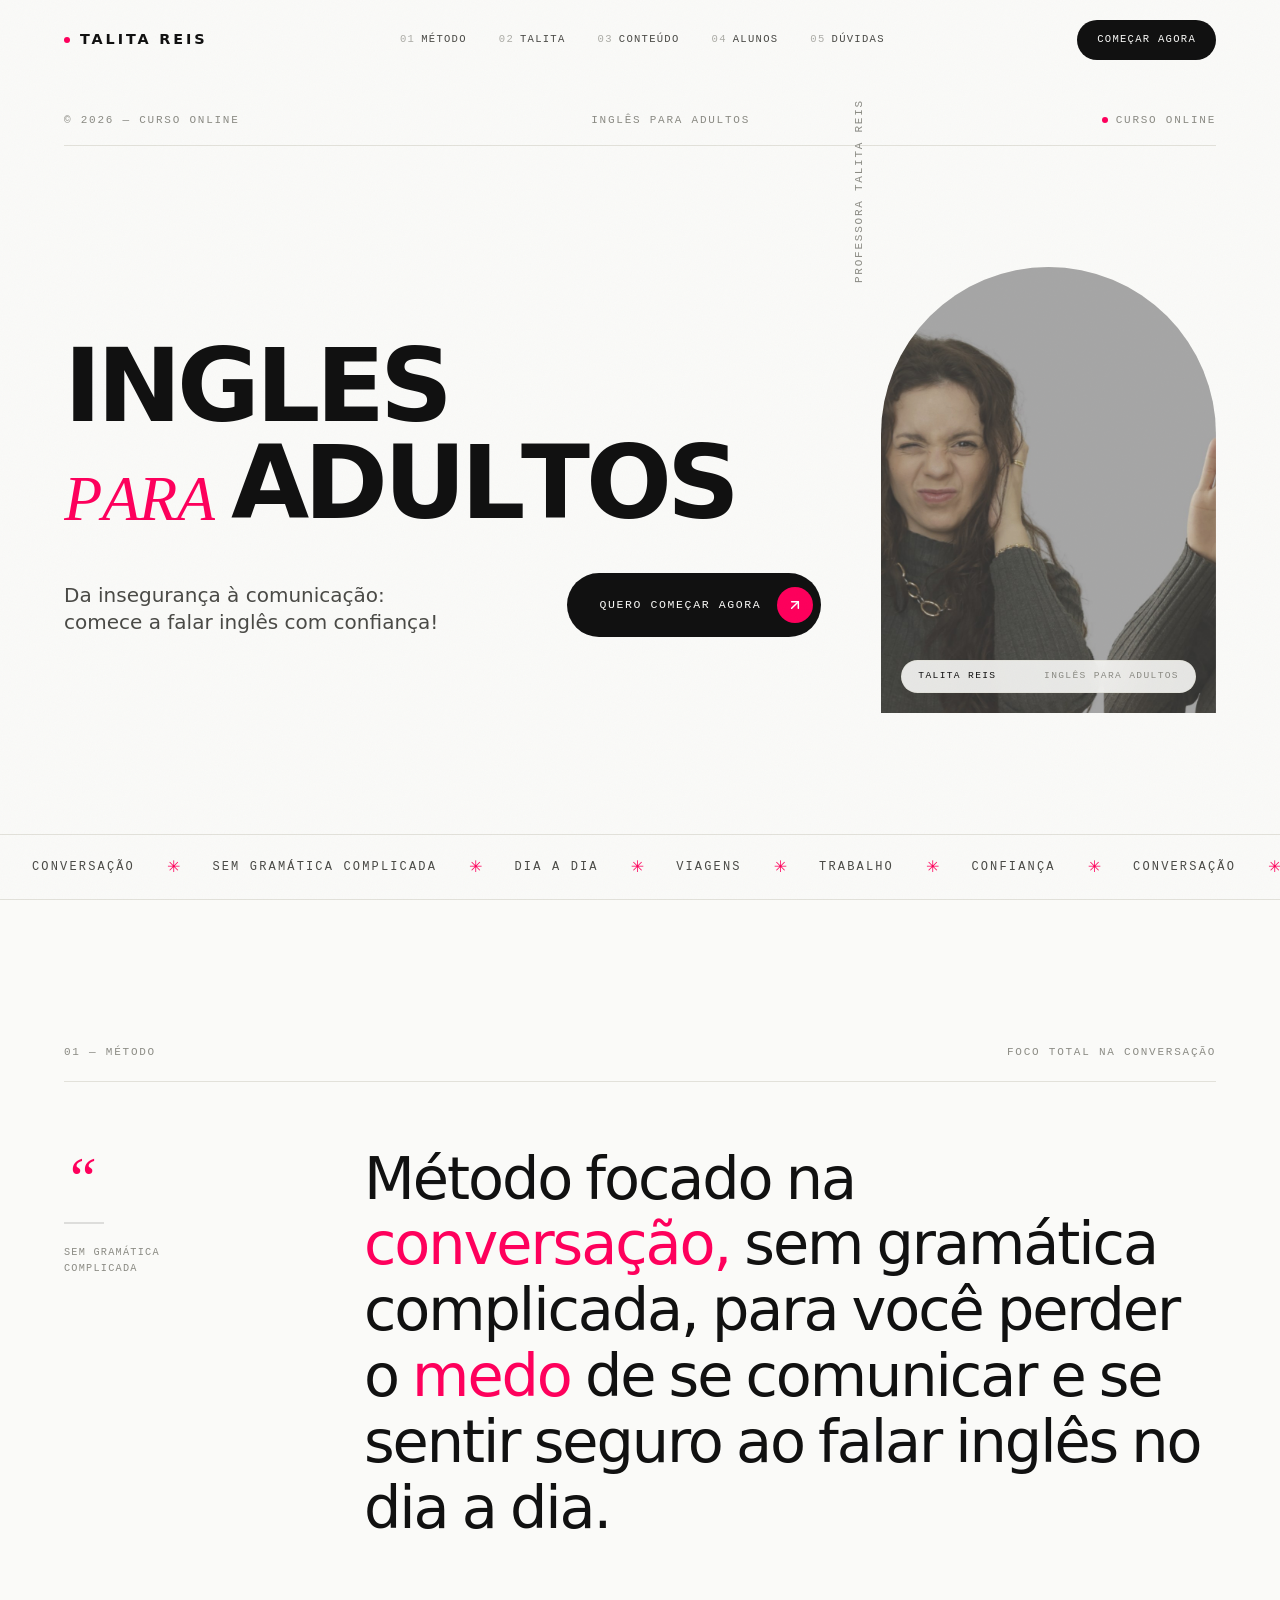
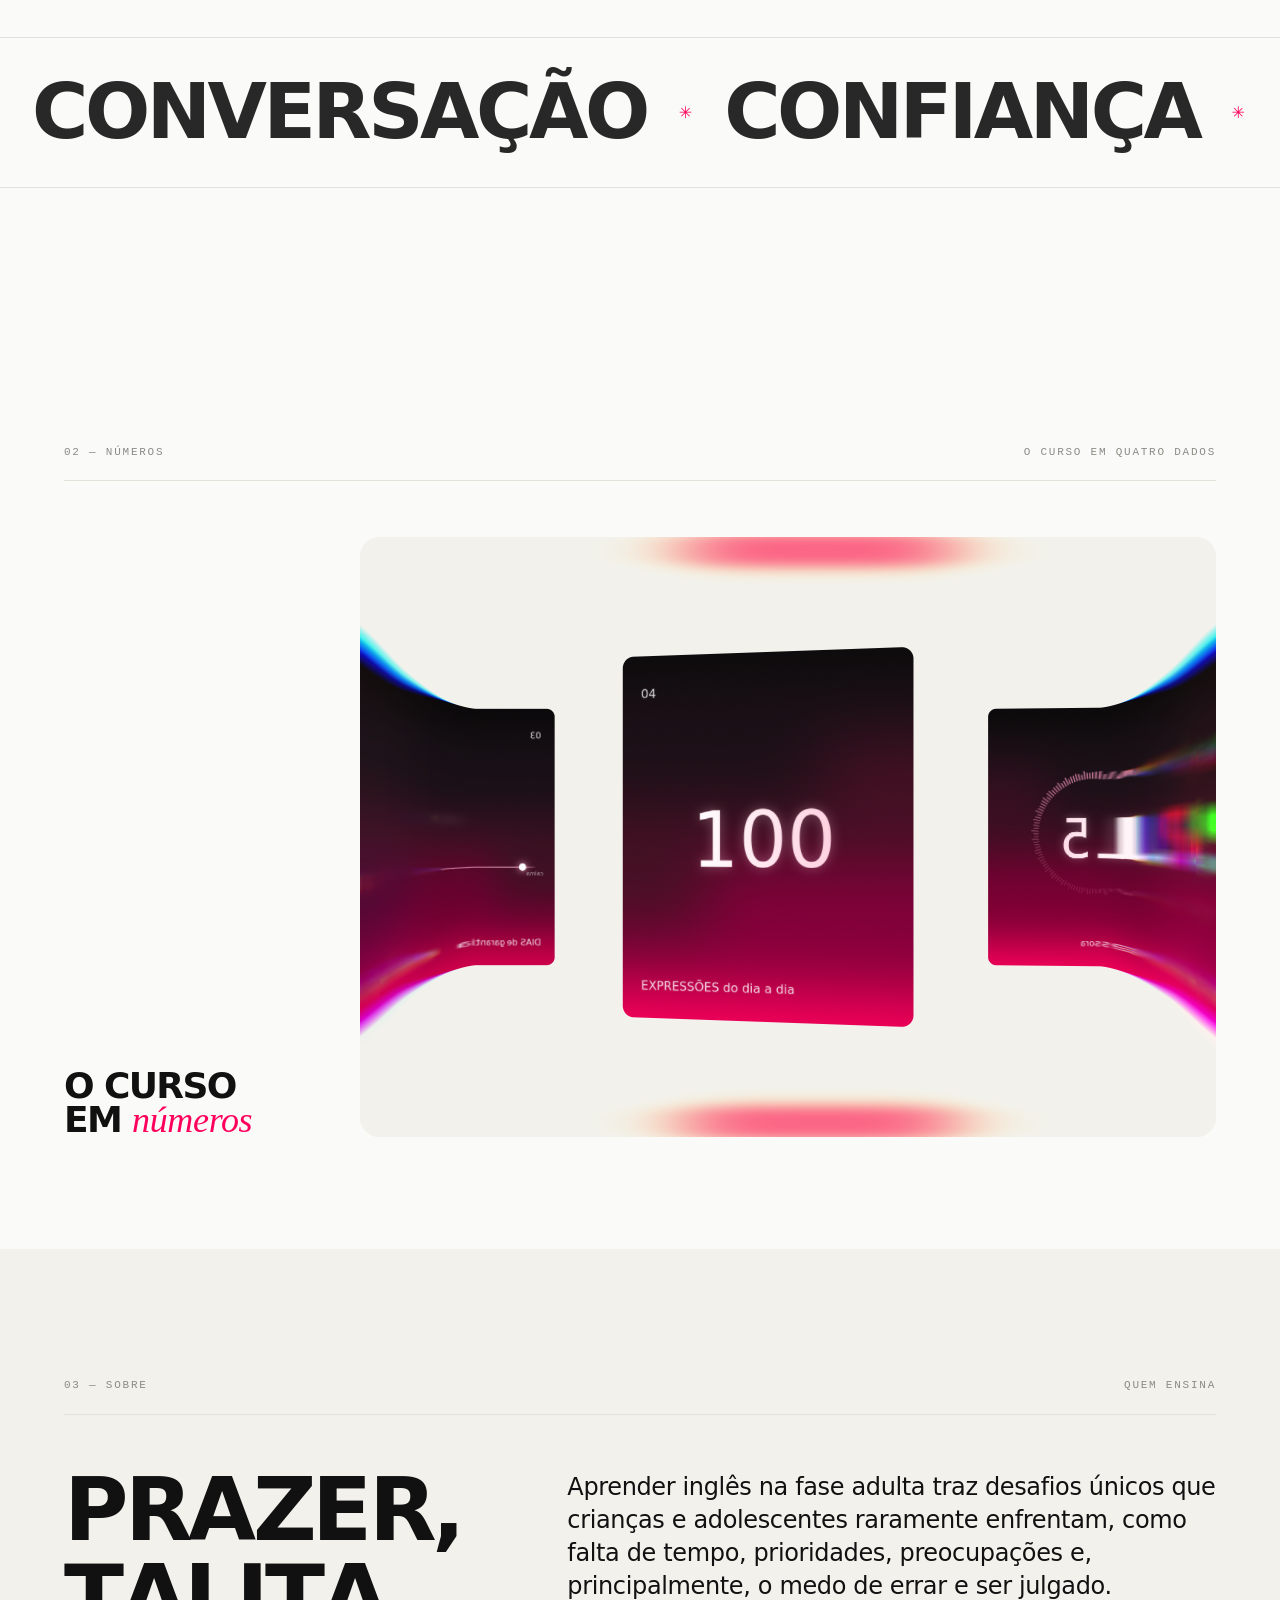
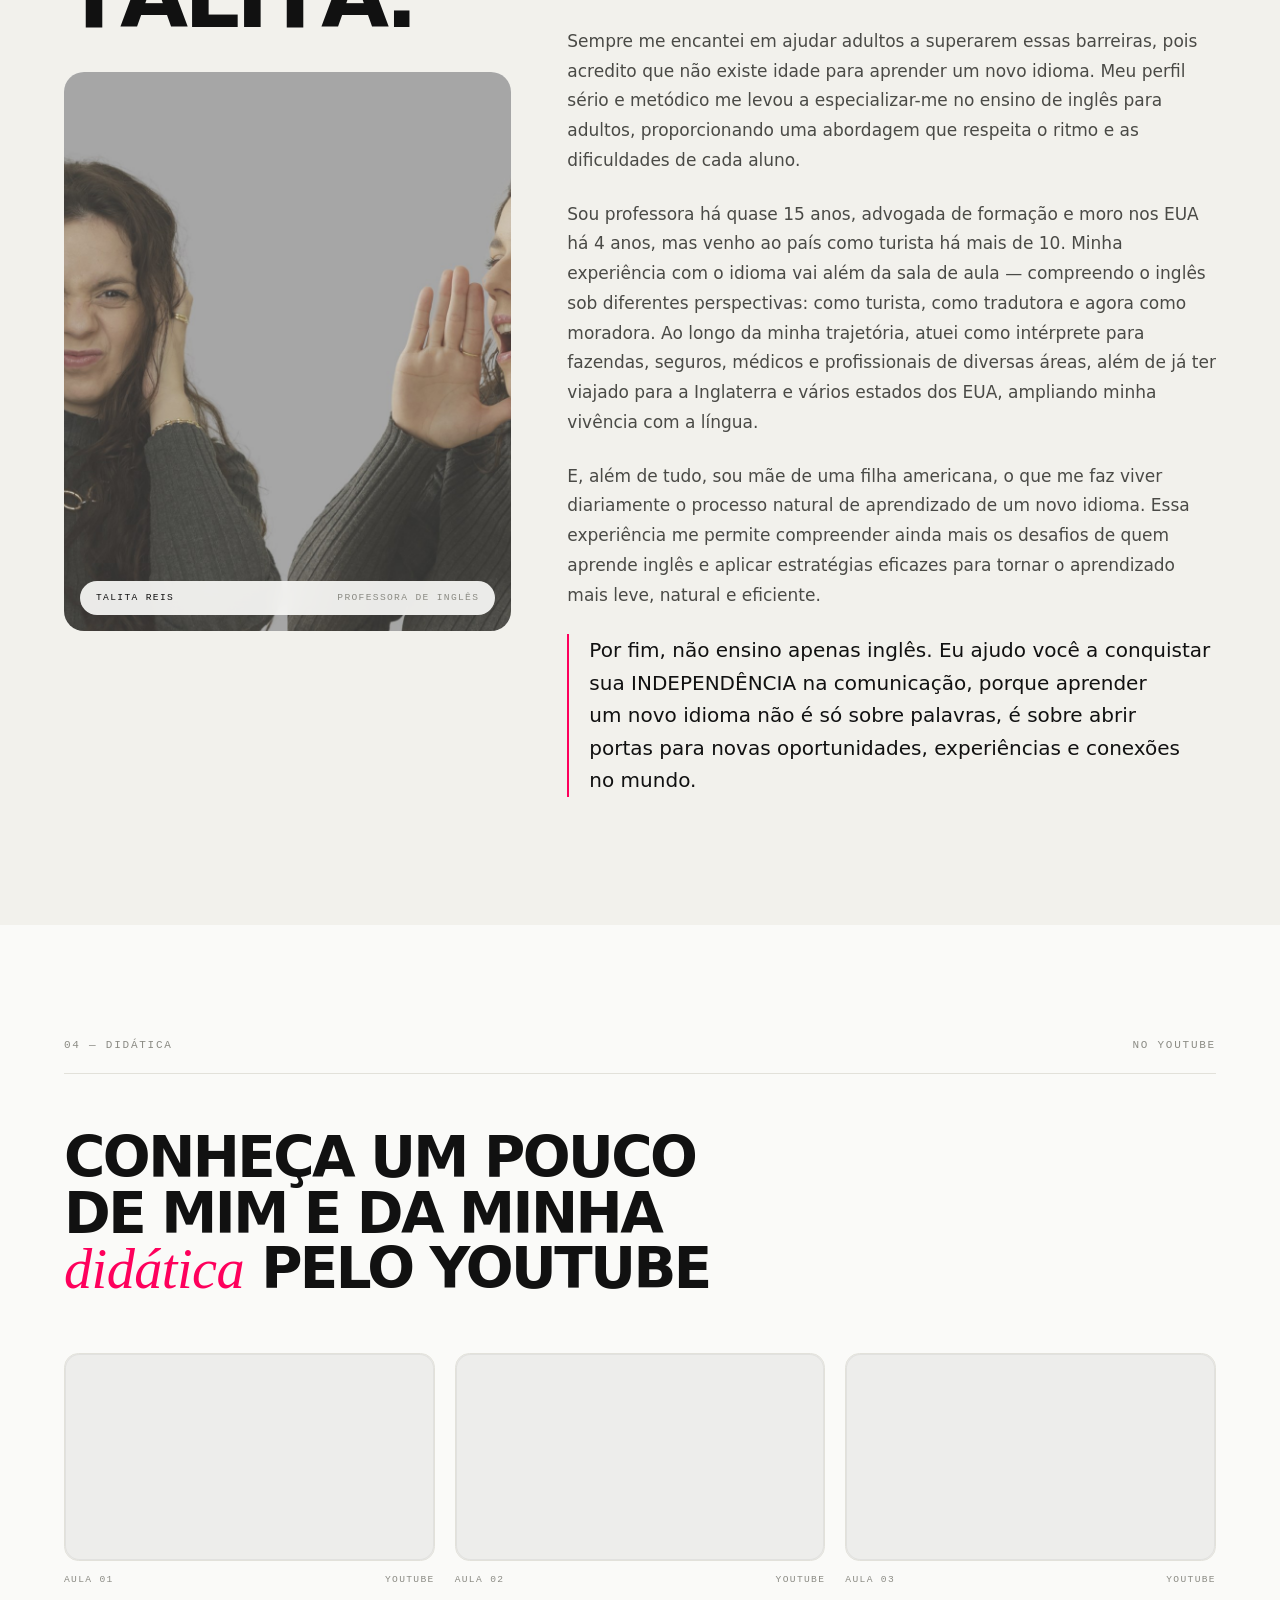
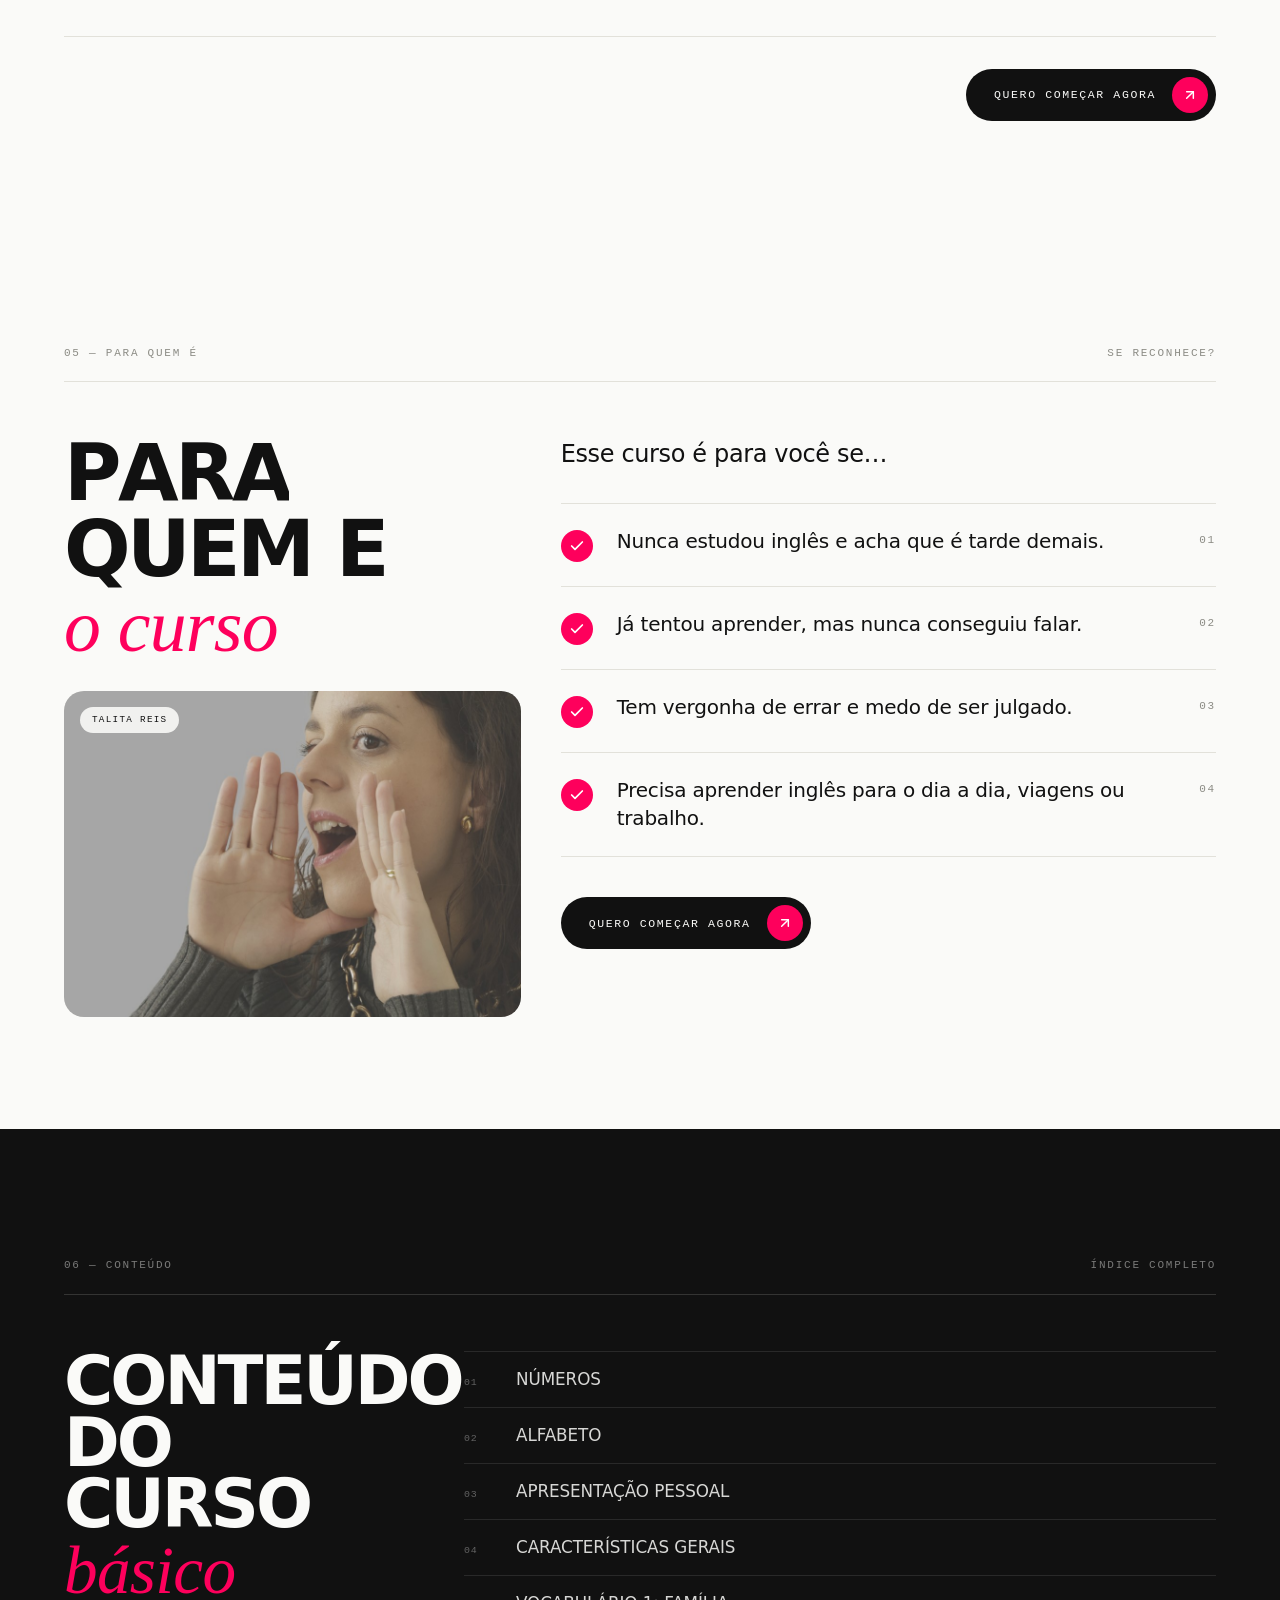
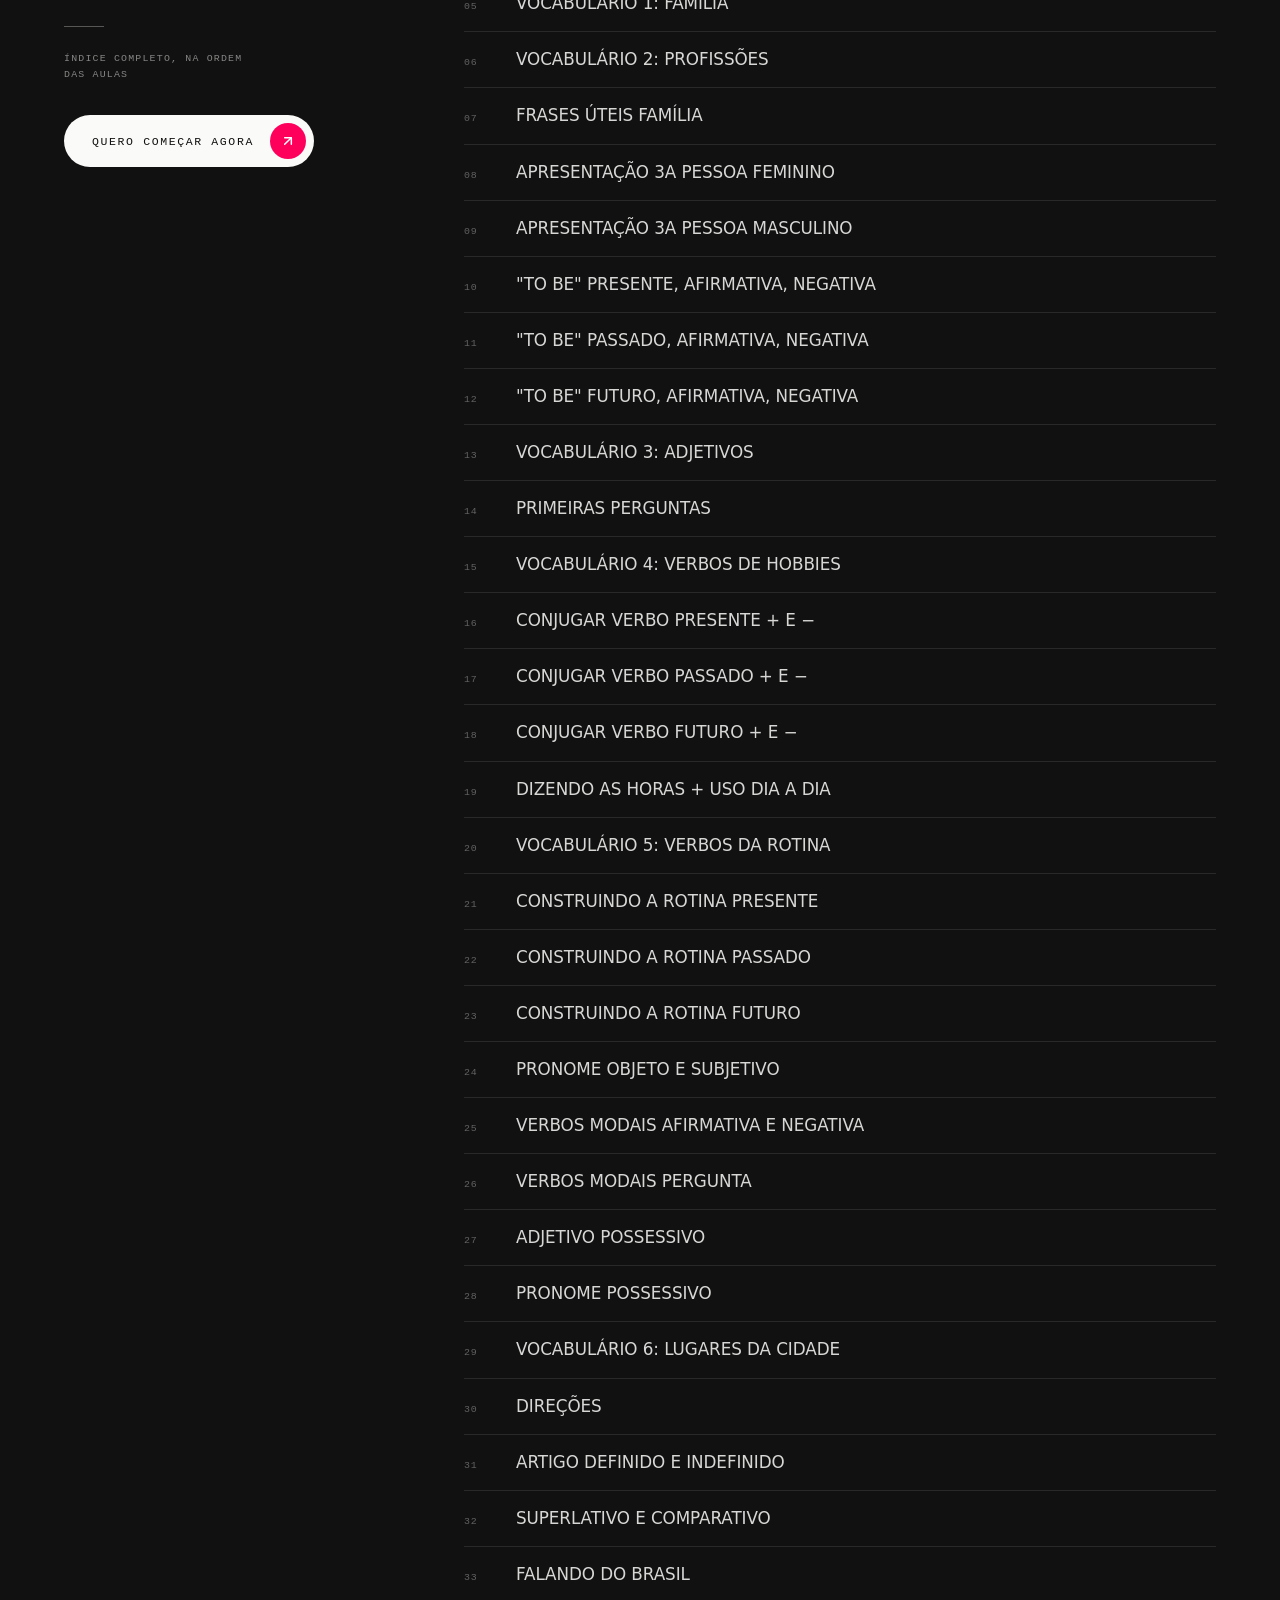
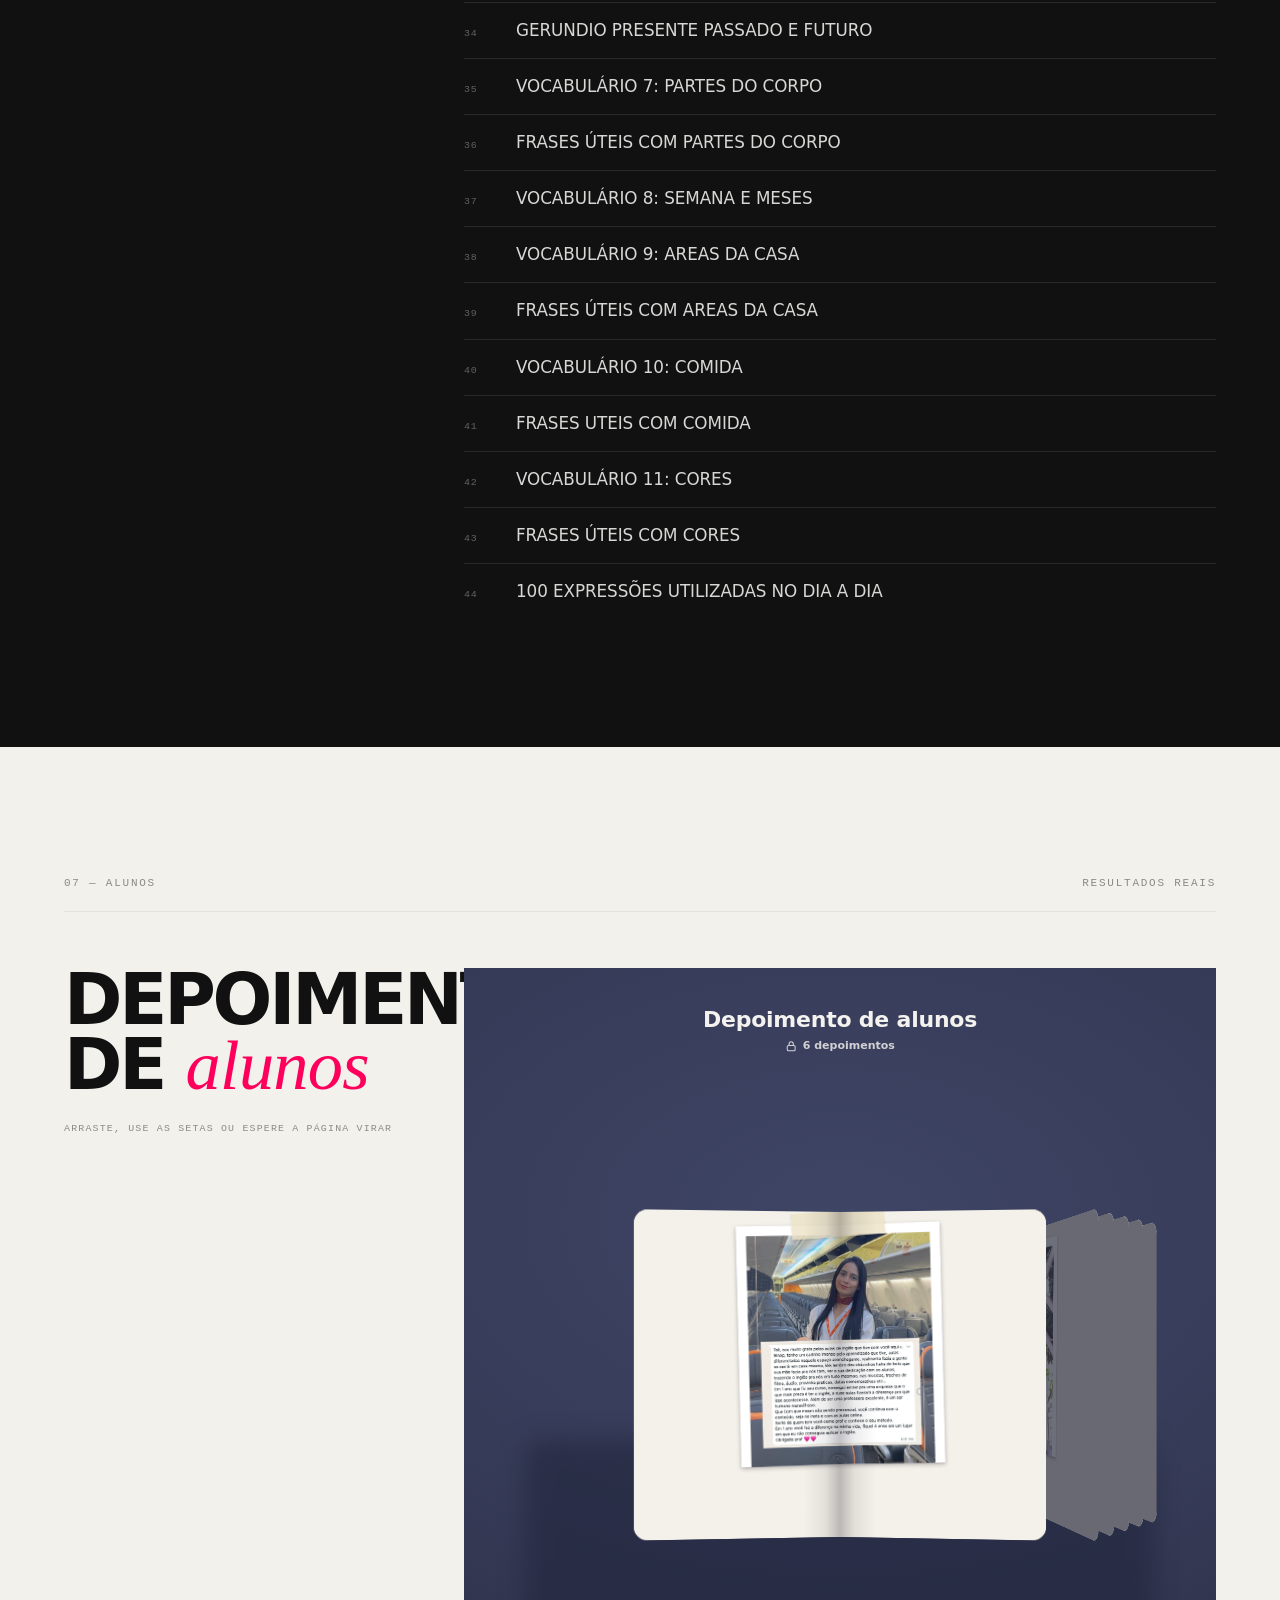
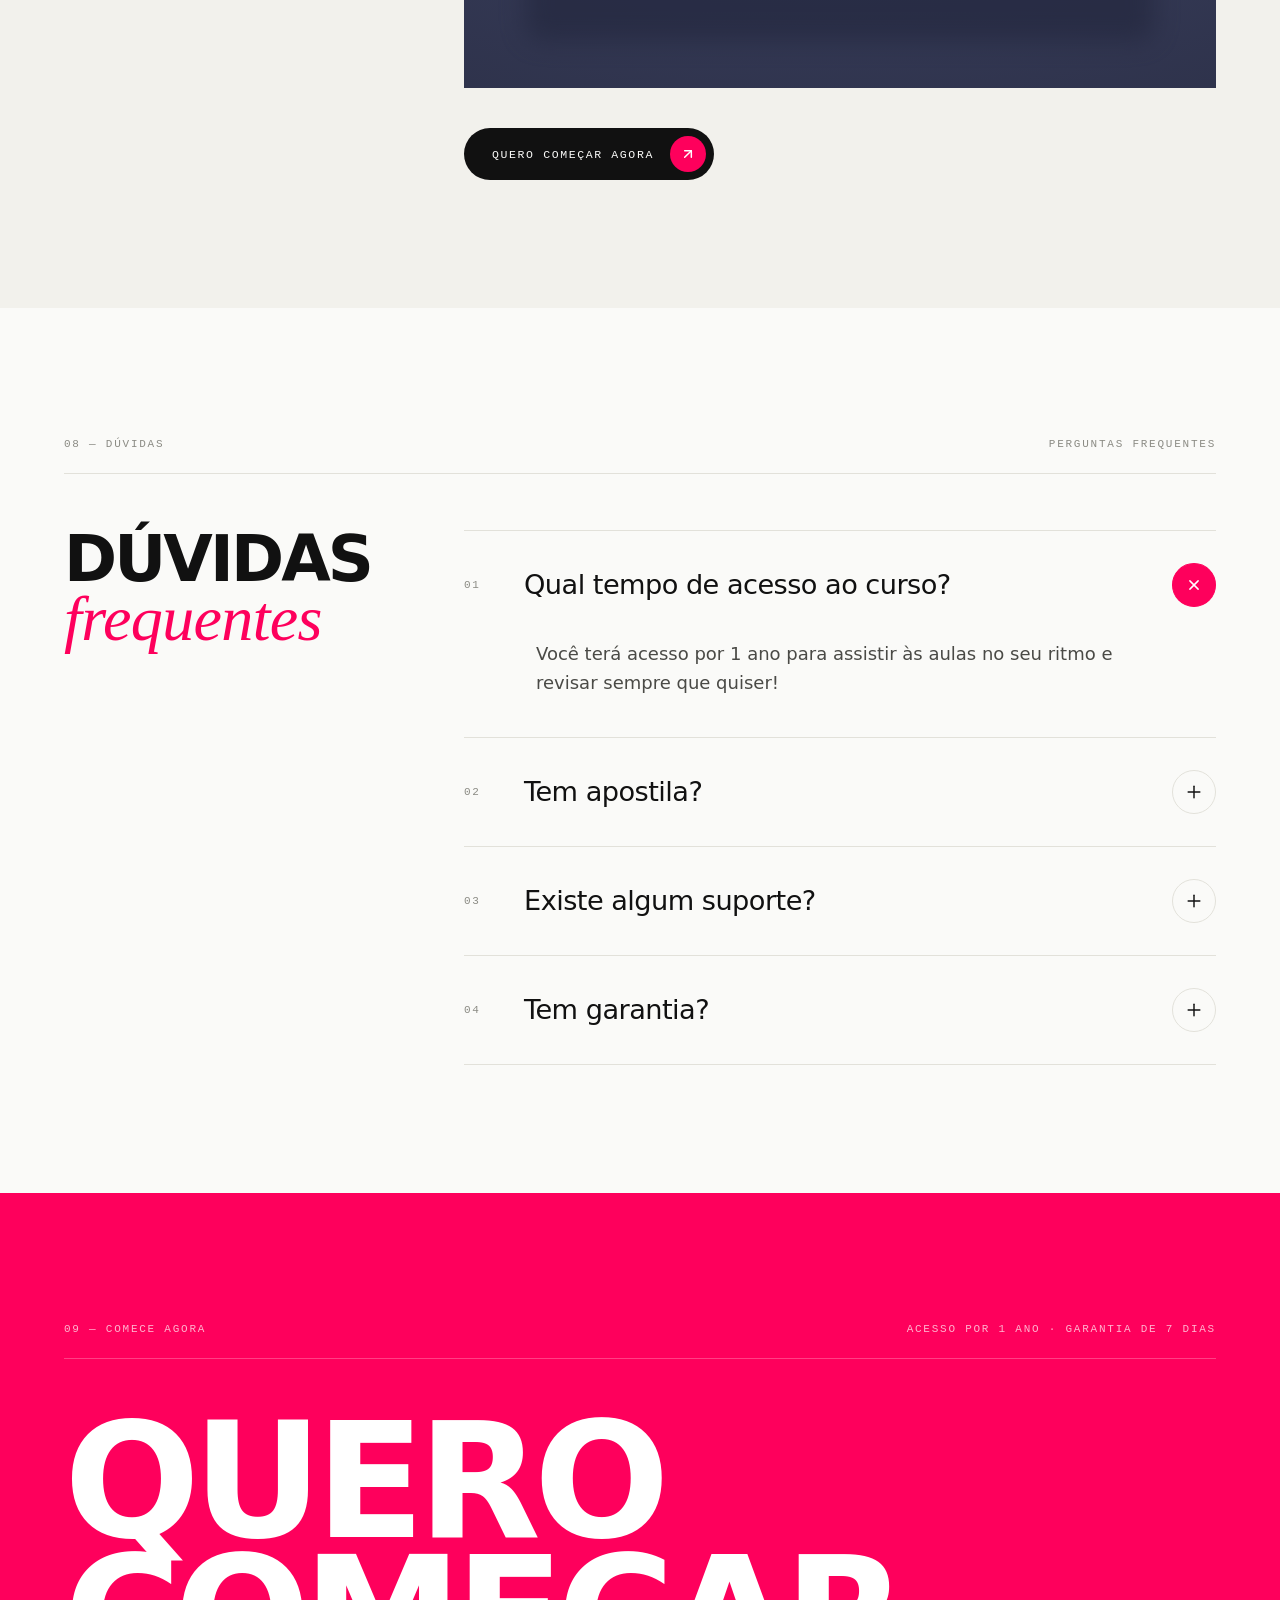
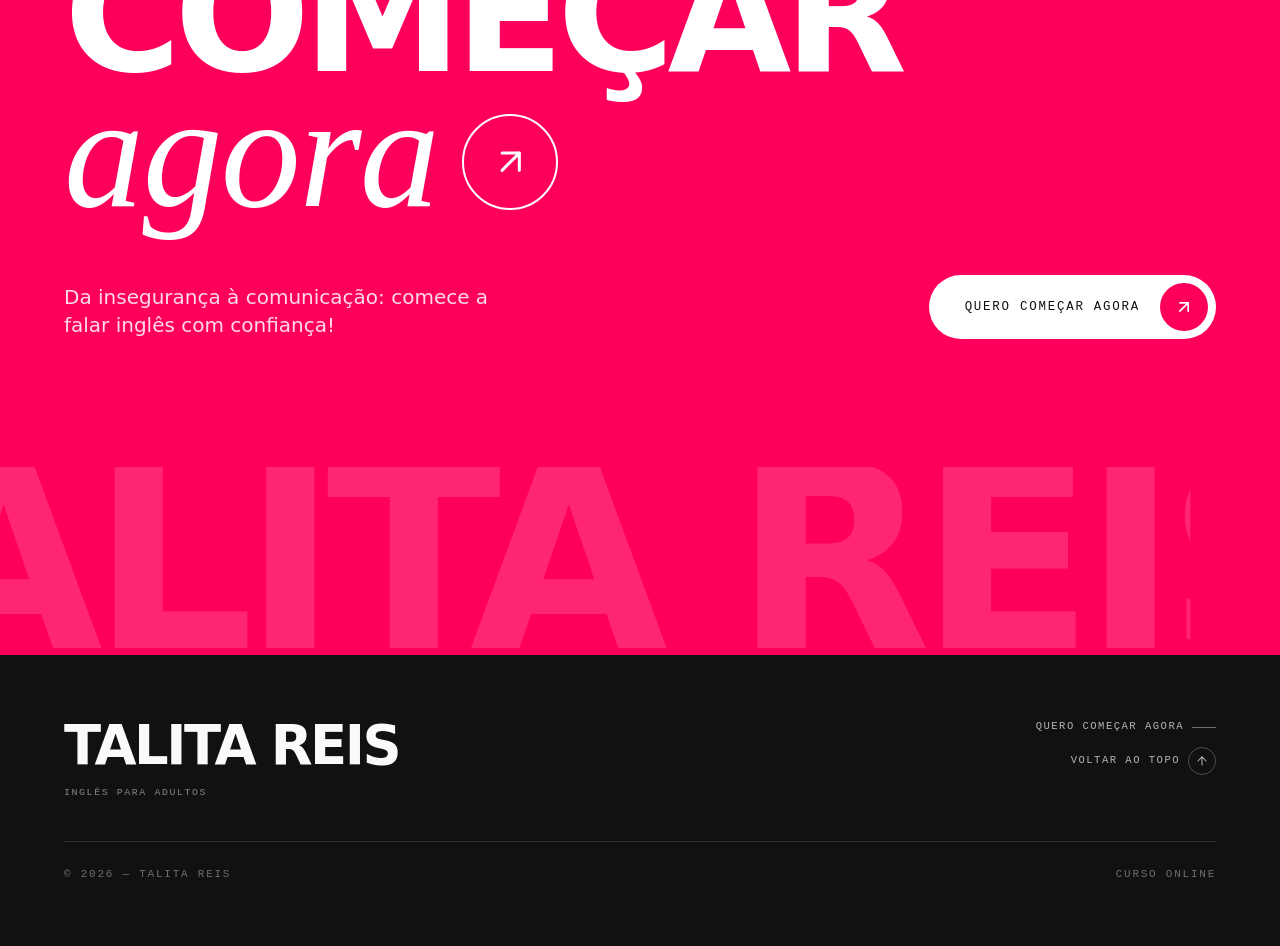
==== commit f5b9ad48: "Update index.html" ====
--- a/index.html
+++ b/index.html
@@ -21,5 +21,6 @@
   </head>
   <body>
     <div id="root"></div>
+  <style>.hero-figure img{object-position:30% center !important}</style>
   </body>
 </html>
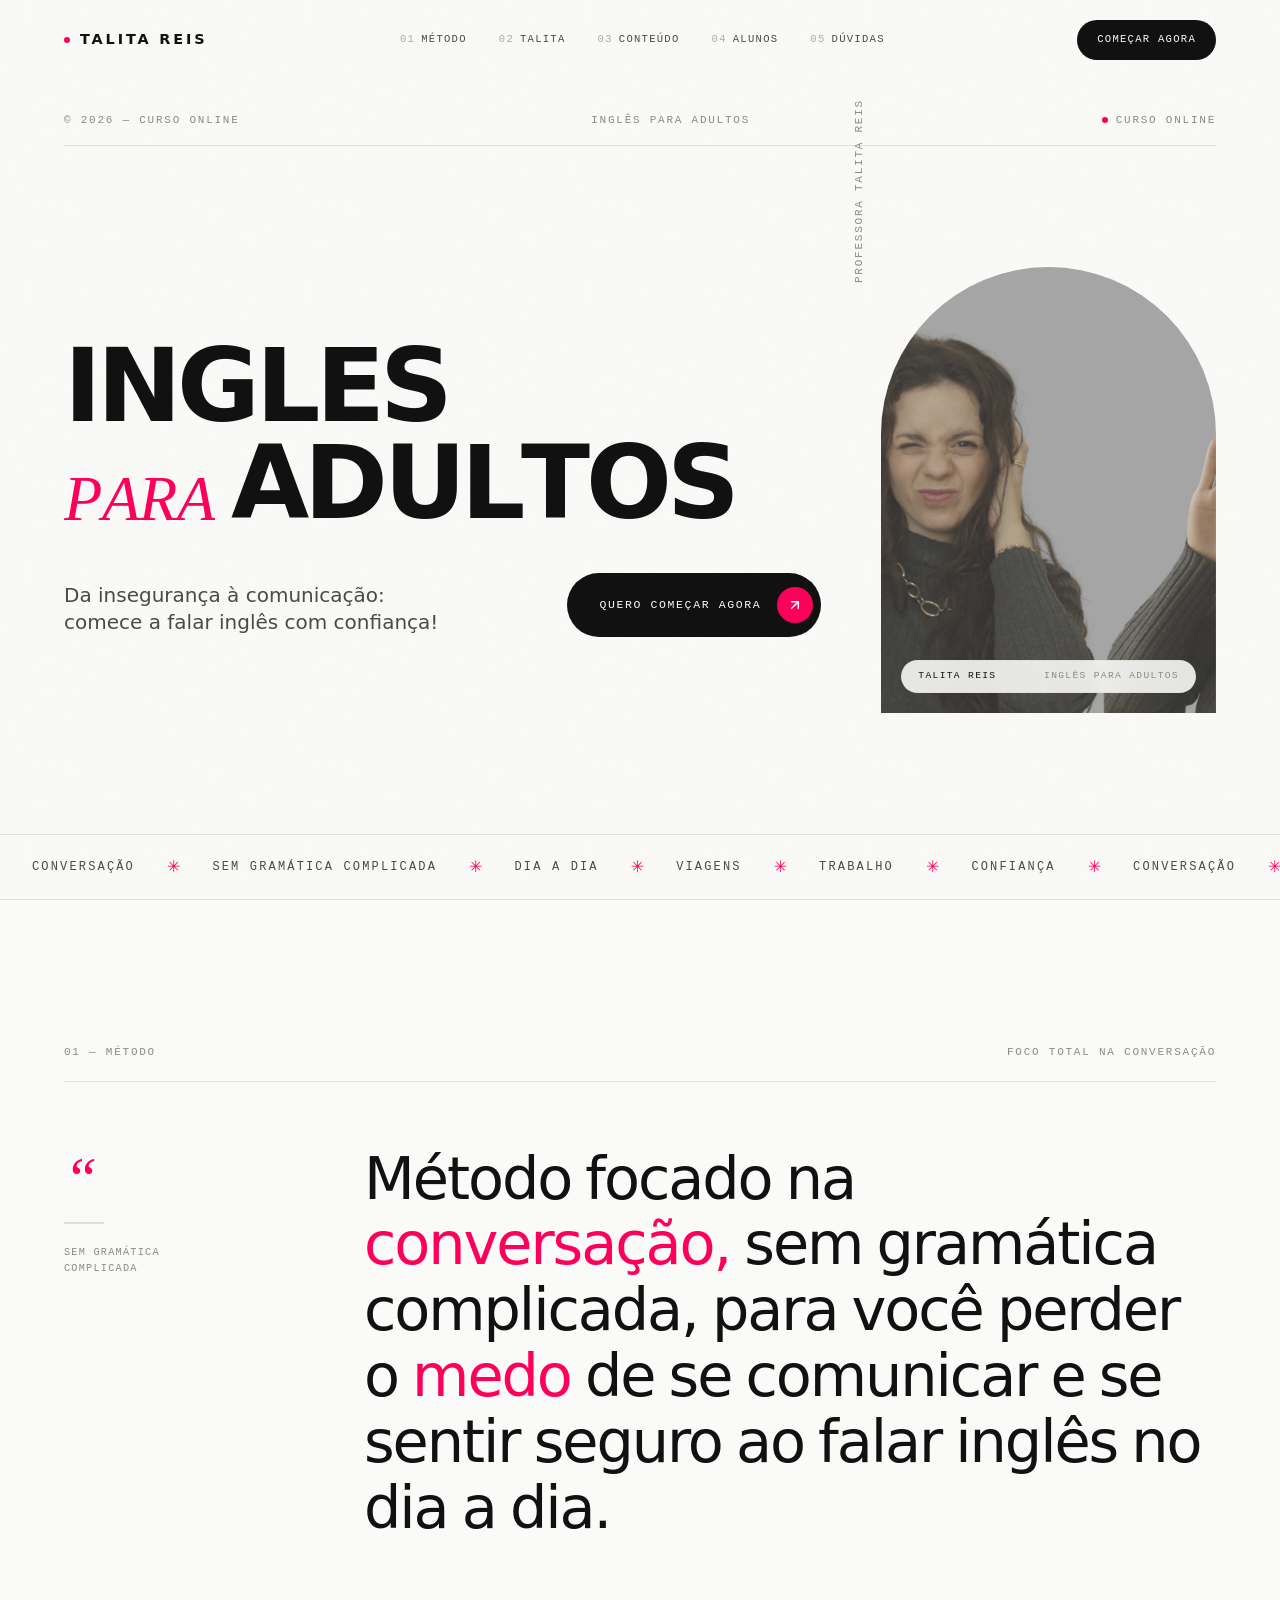
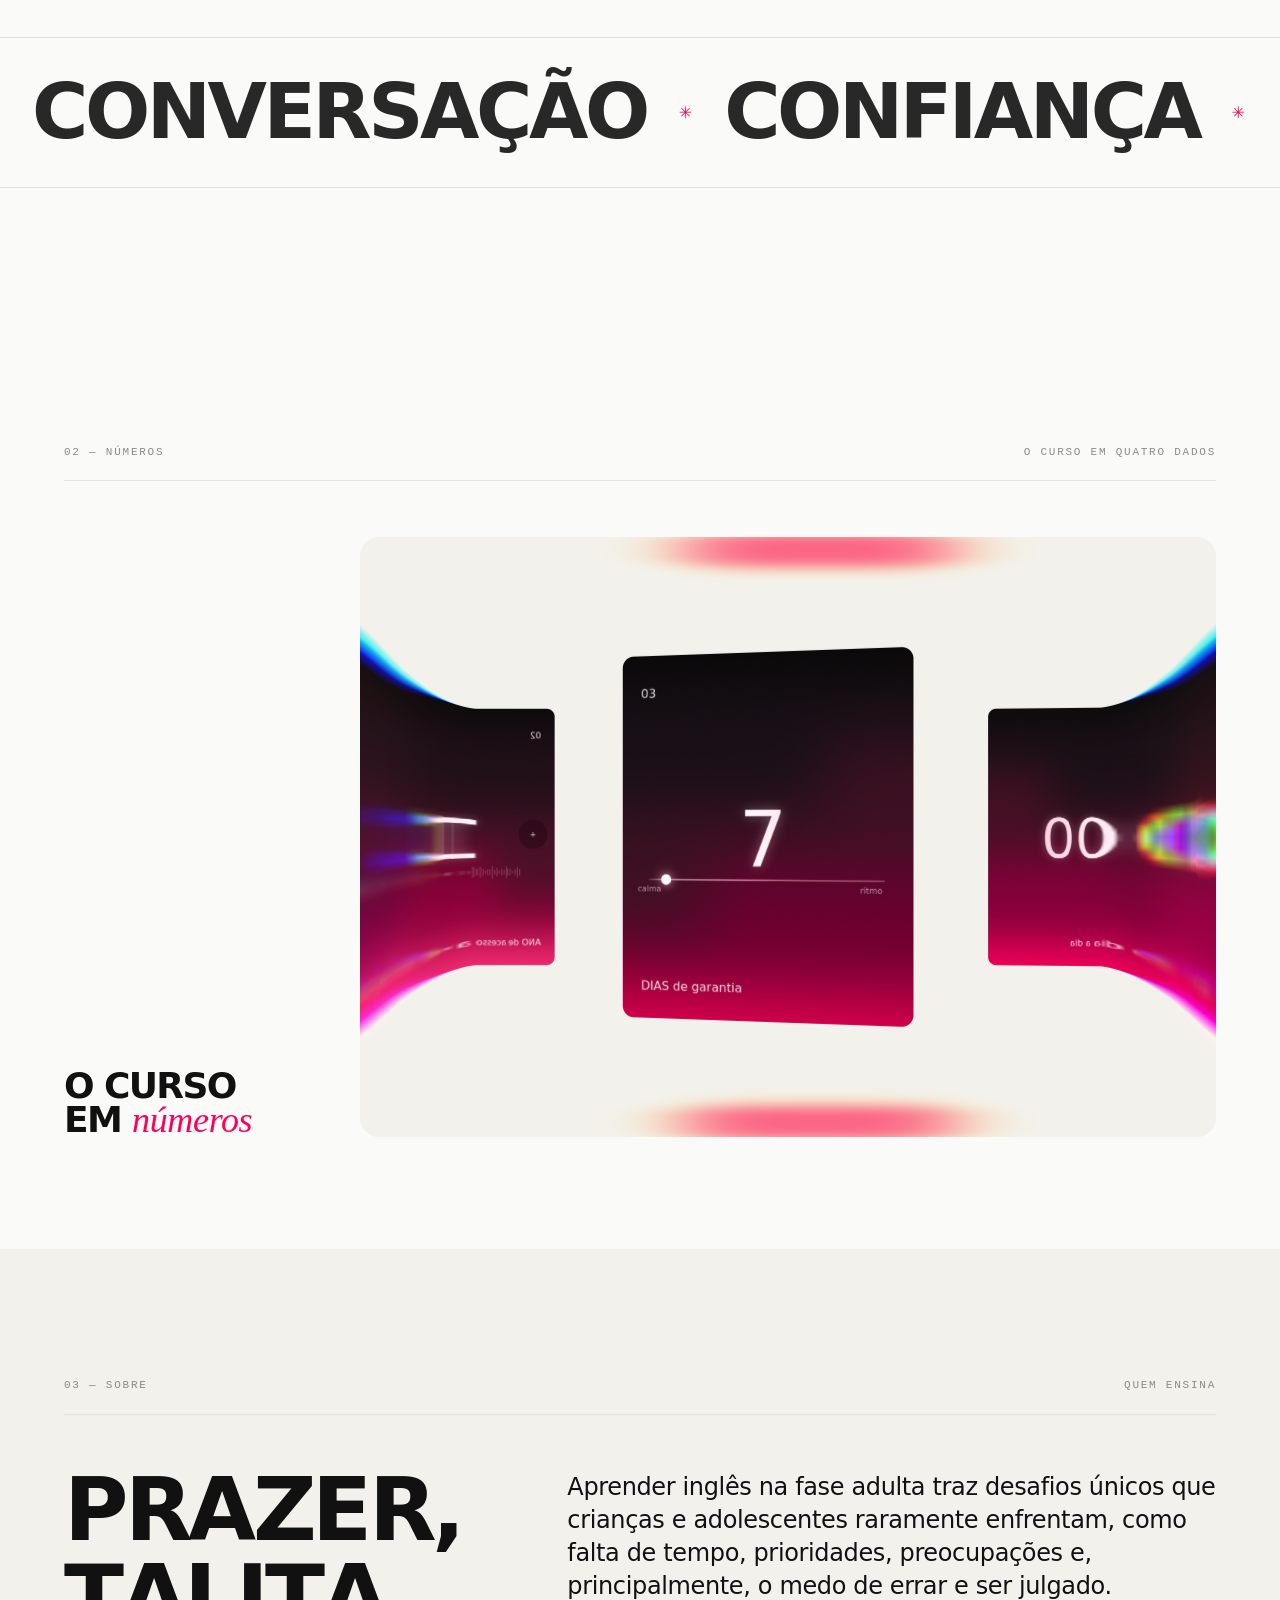
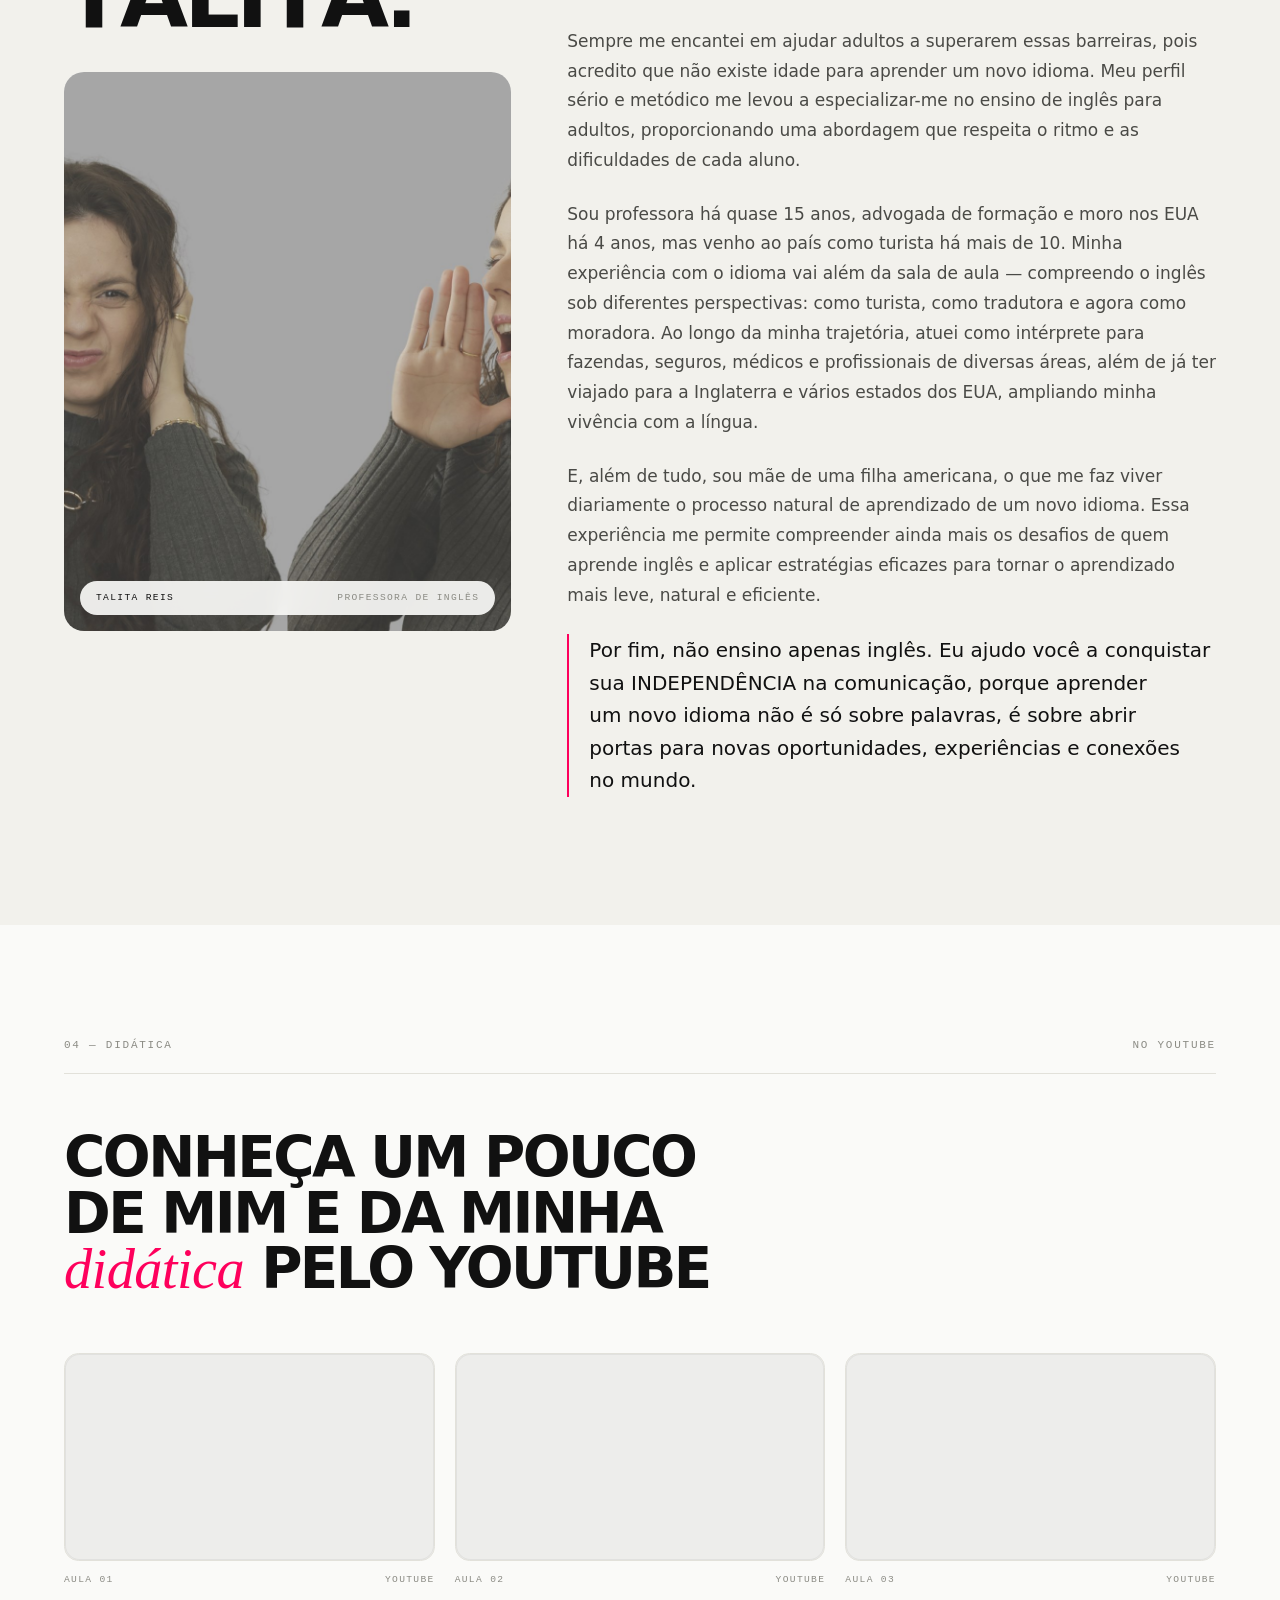
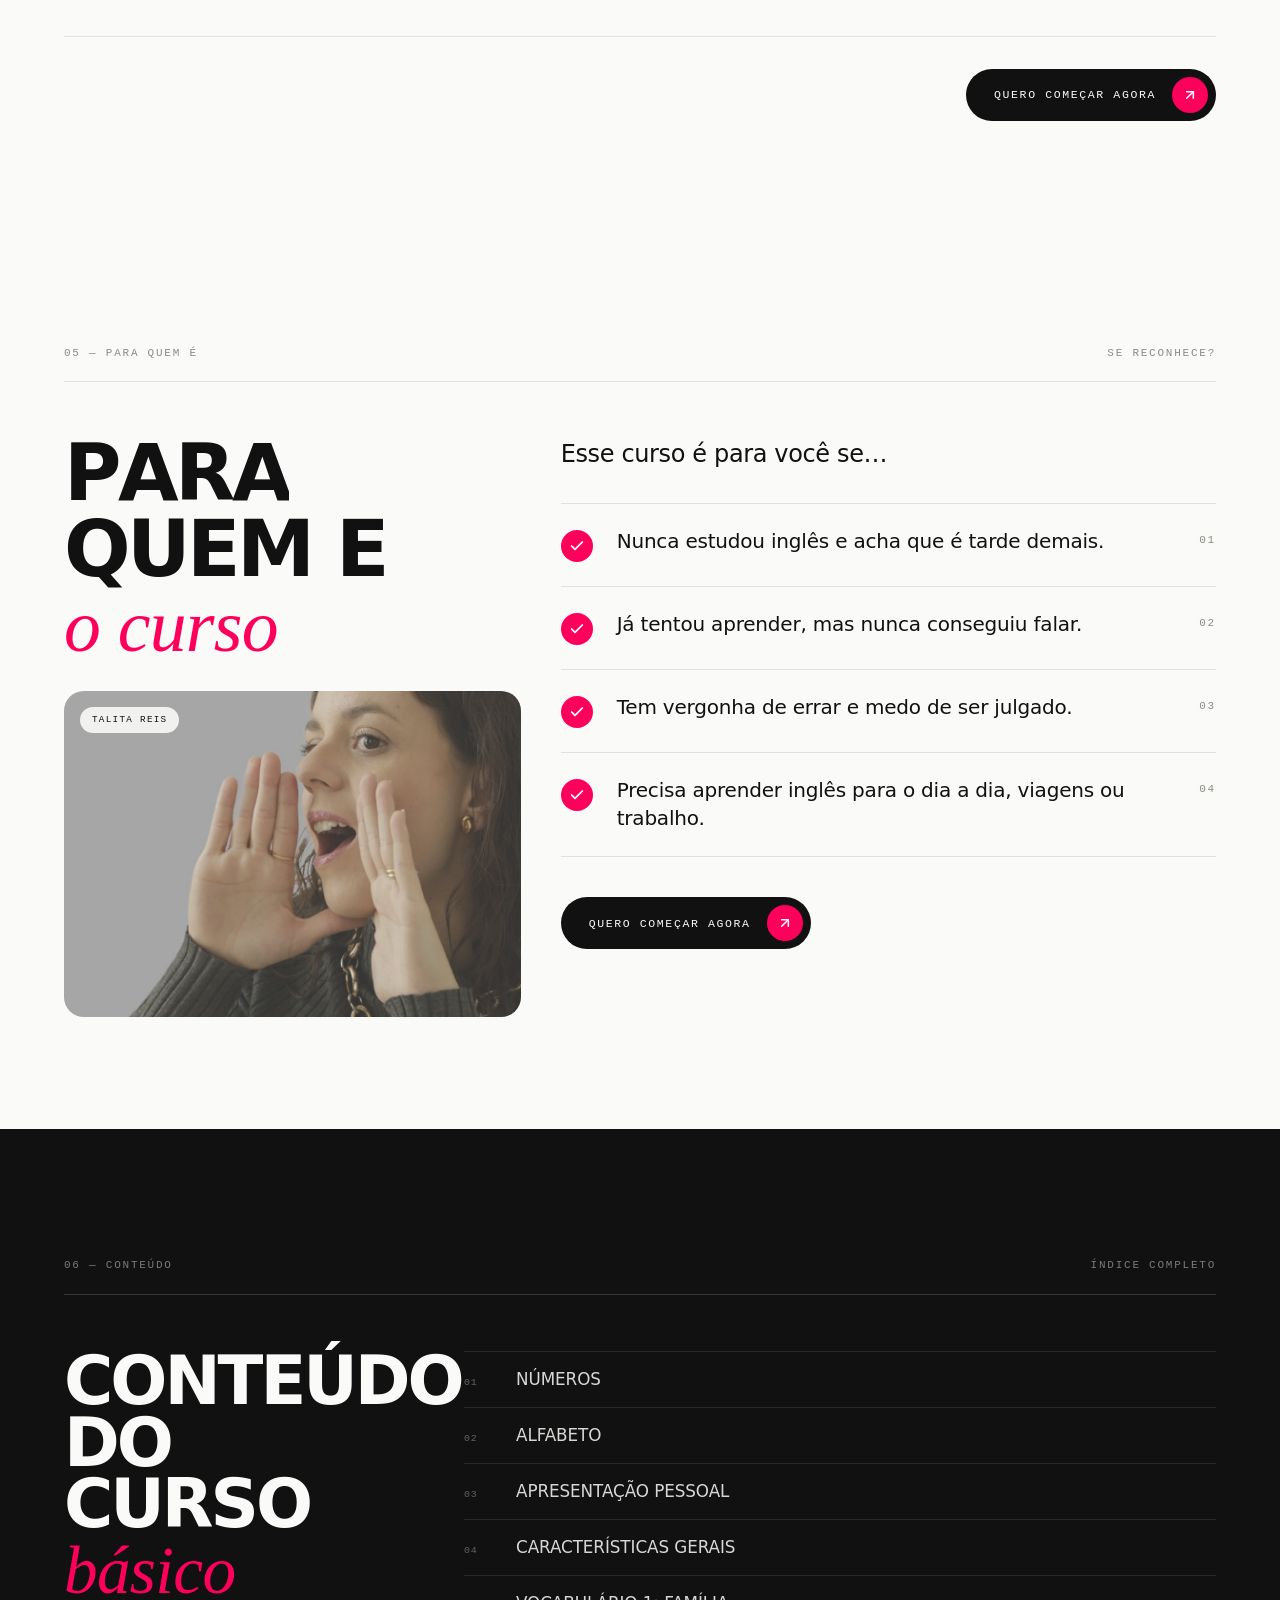
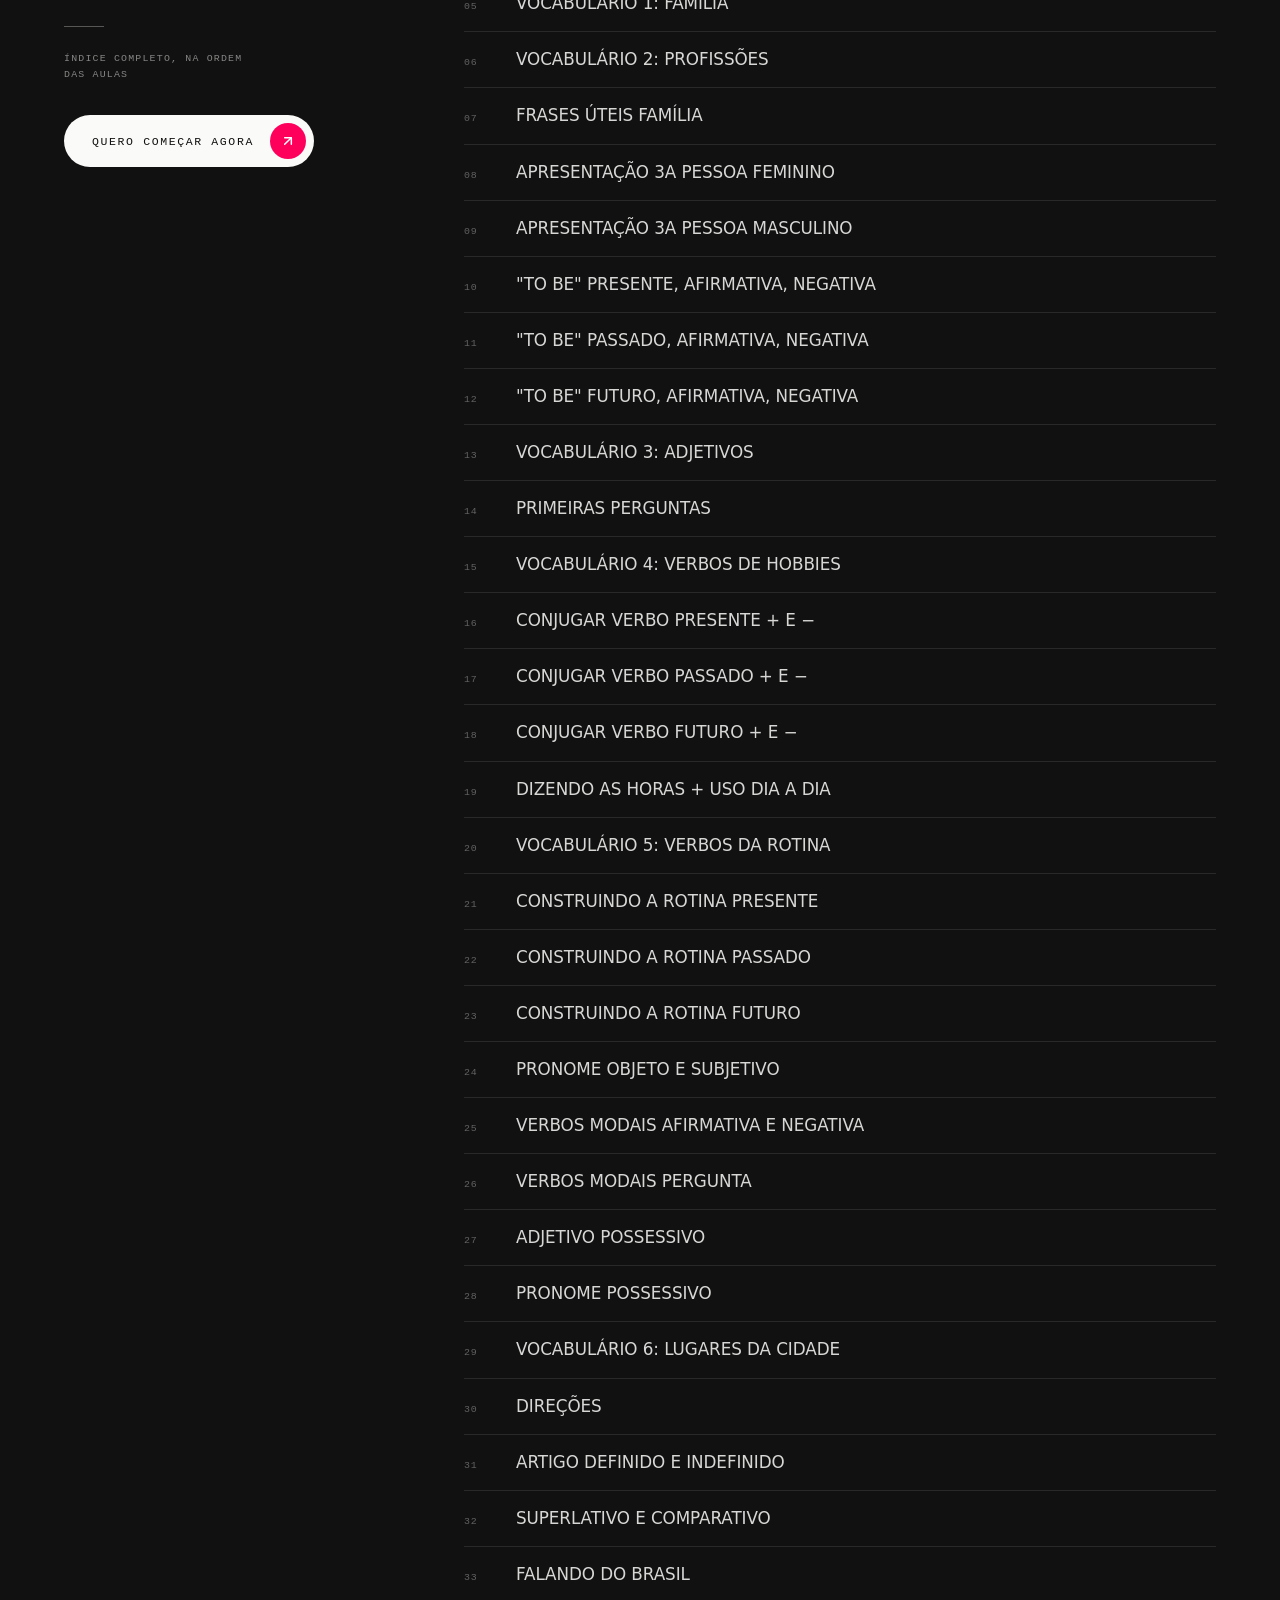
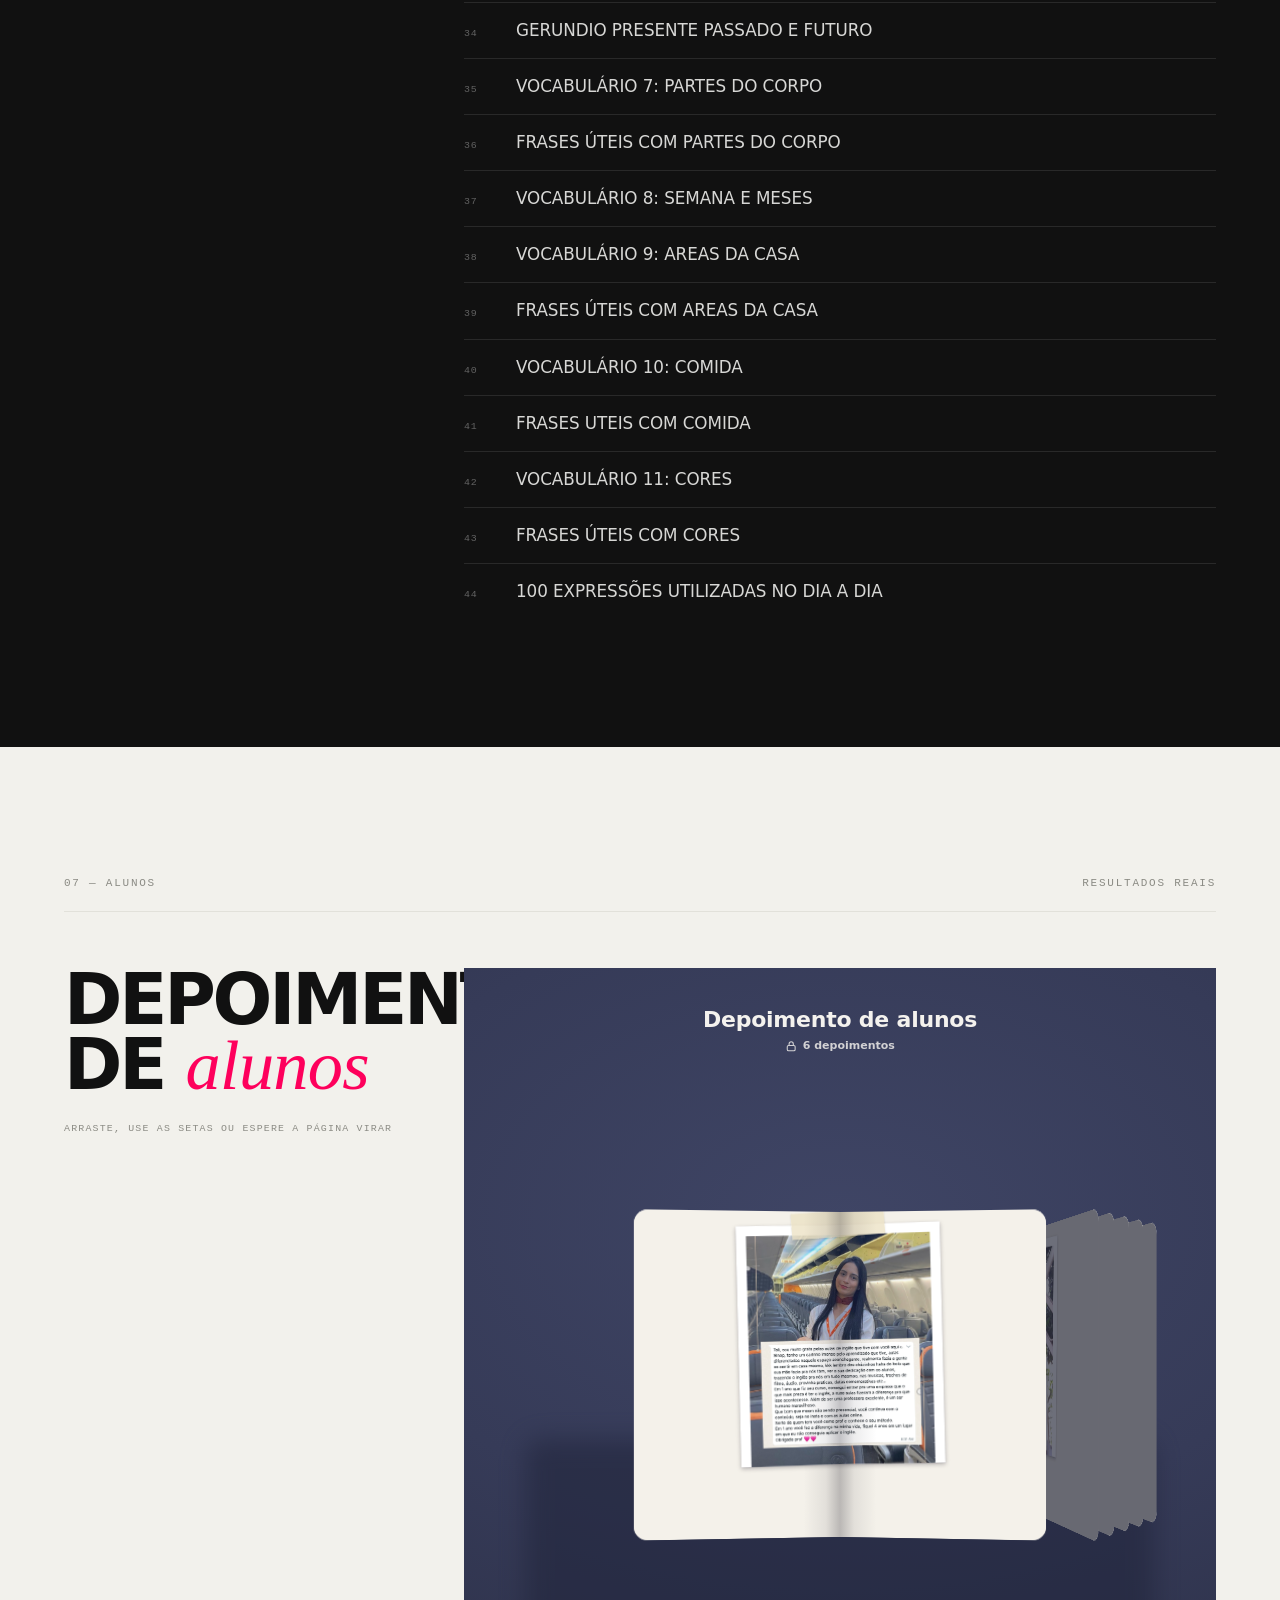
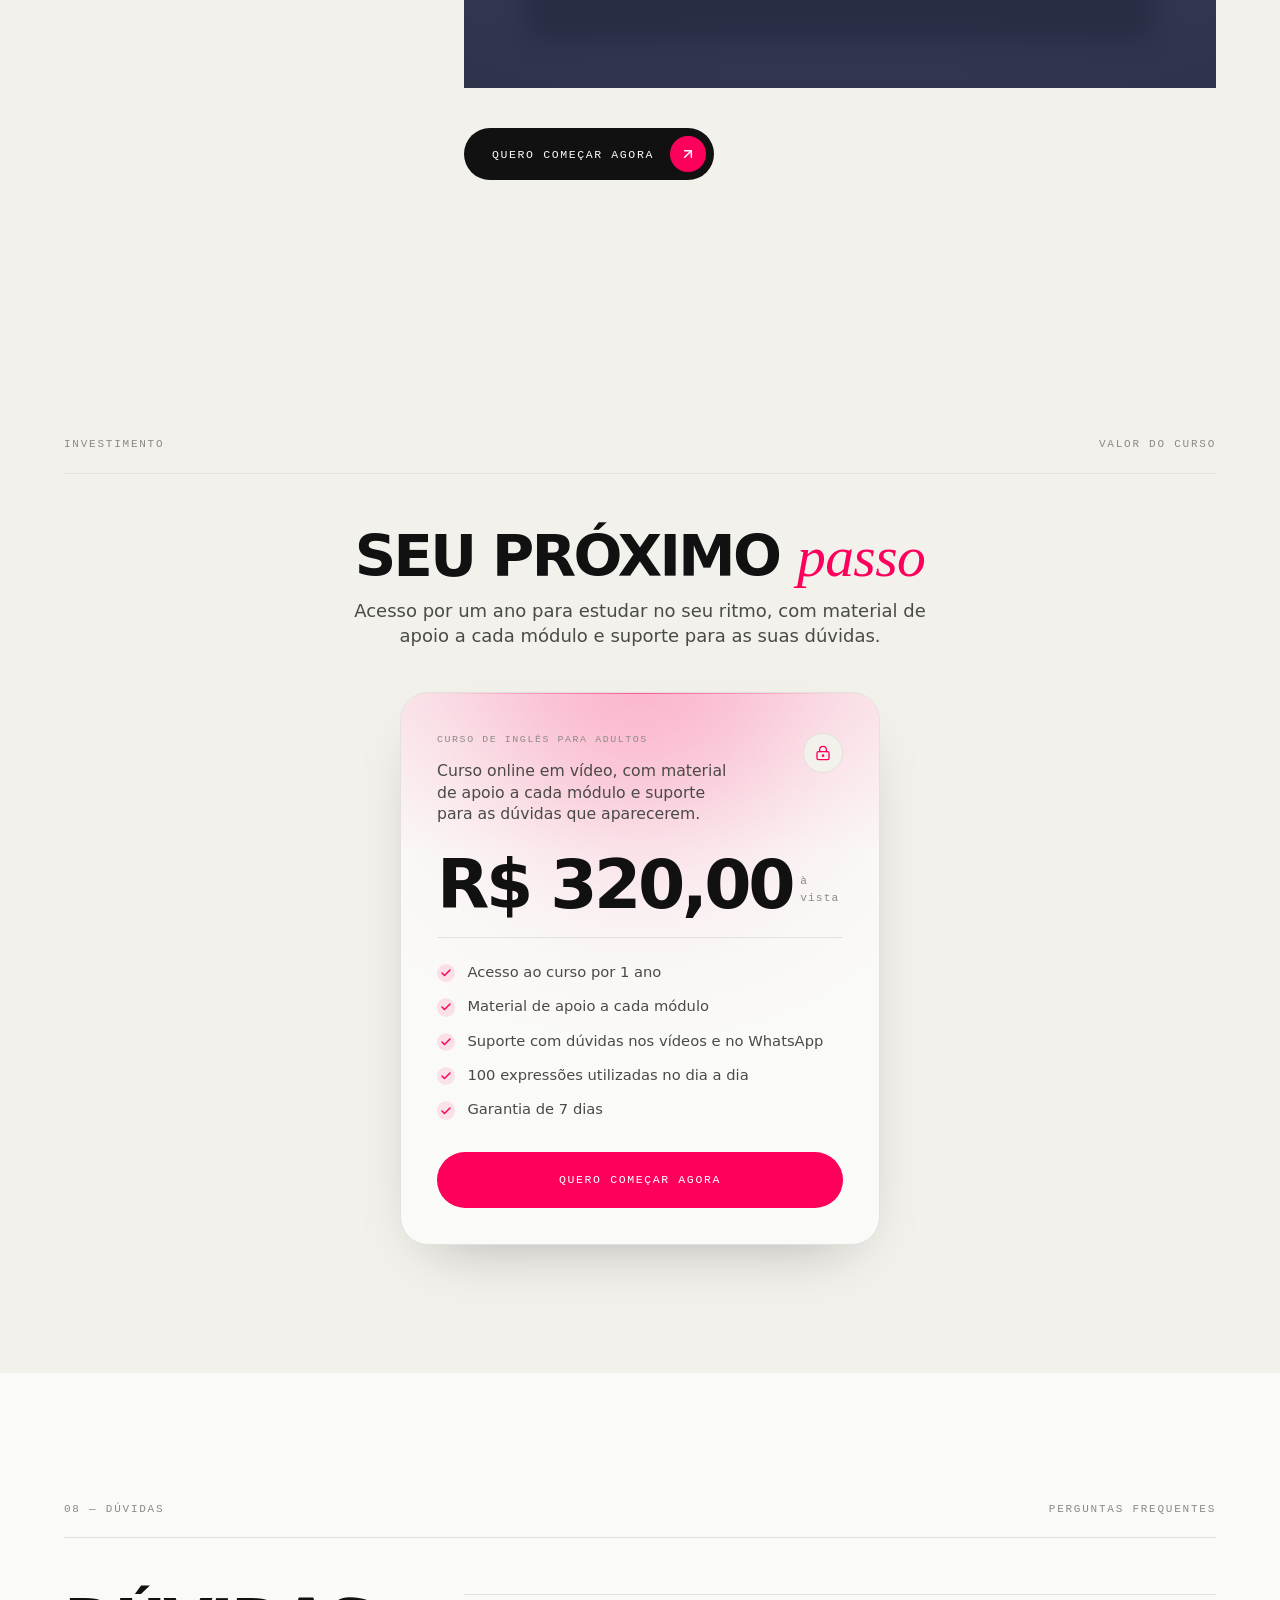
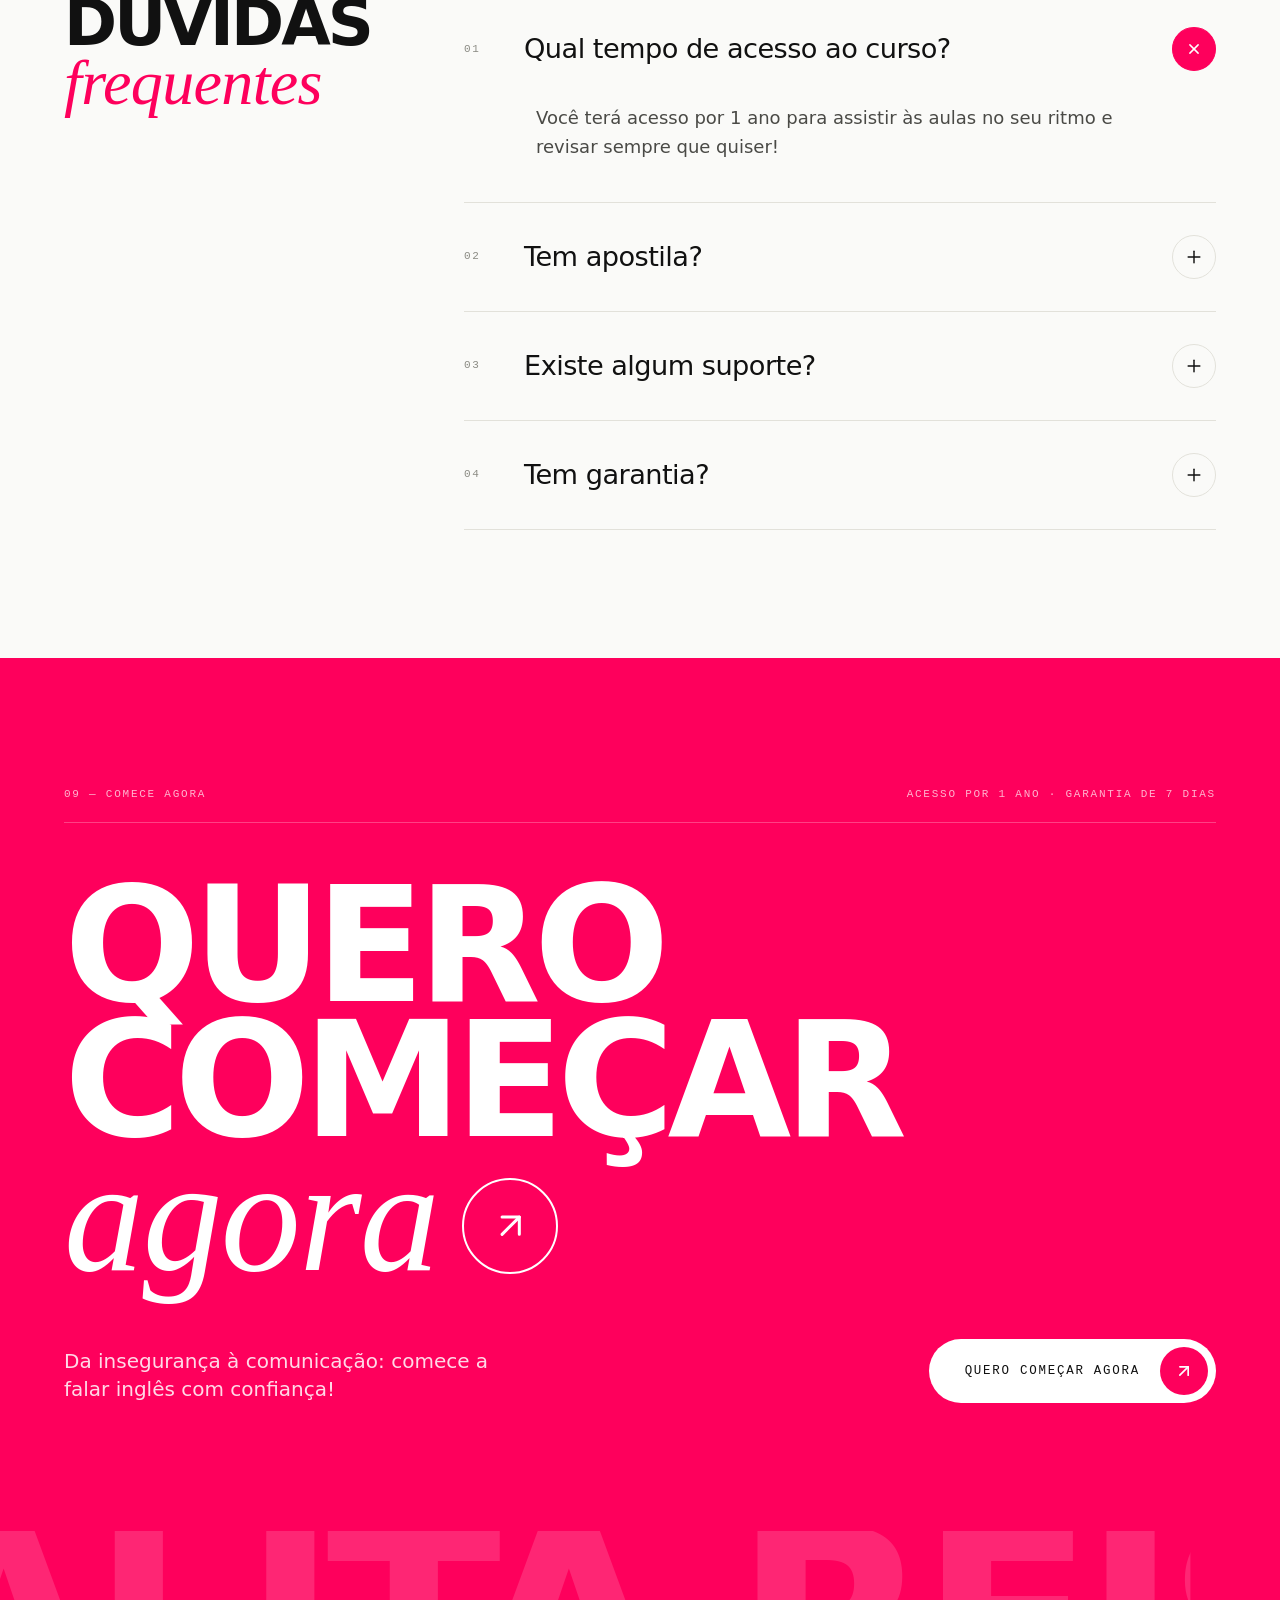
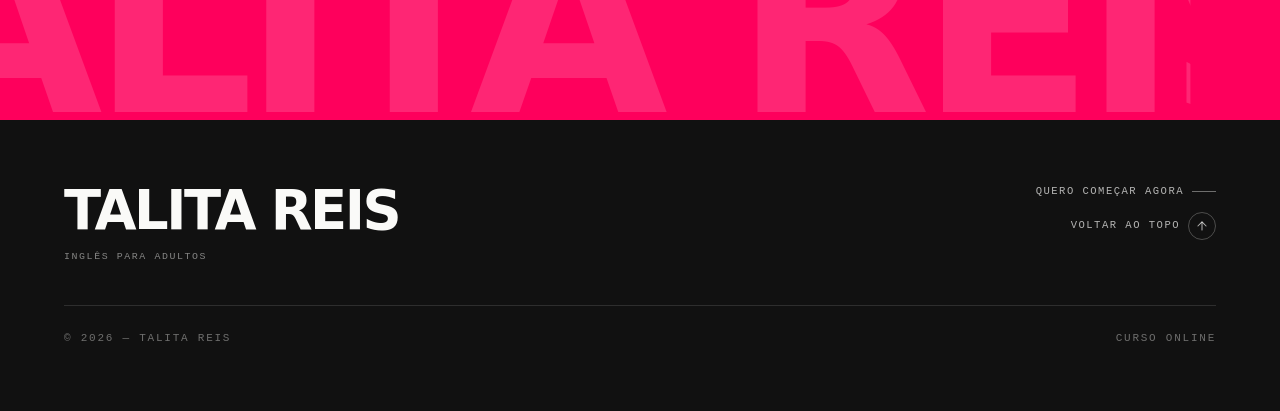
==== commit 3b3928af: "Deploy single course price card and exact checkout links" ====
--- a/index.html
+++ b/index.html
@@ -16,8 +16,8 @@
       rel="stylesheet"
     />
     <title>Talita Reis · Inglês para Adultos</title>
-    <script type="module" crossorigin src="./44-index-TszSU_eZ.js"></script>
-    <link rel="stylesheet" crossorigin href="./index-ClmdlUGR.css">
+    <script type="module" crossorigin src="./2-index-DpwZOvR_.js"></script>
+    <link rel="stylesheet" crossorigin href="./1-index-CQ0lPd8r.css">
   </head>
   <body>
     <div id="root"></div>
